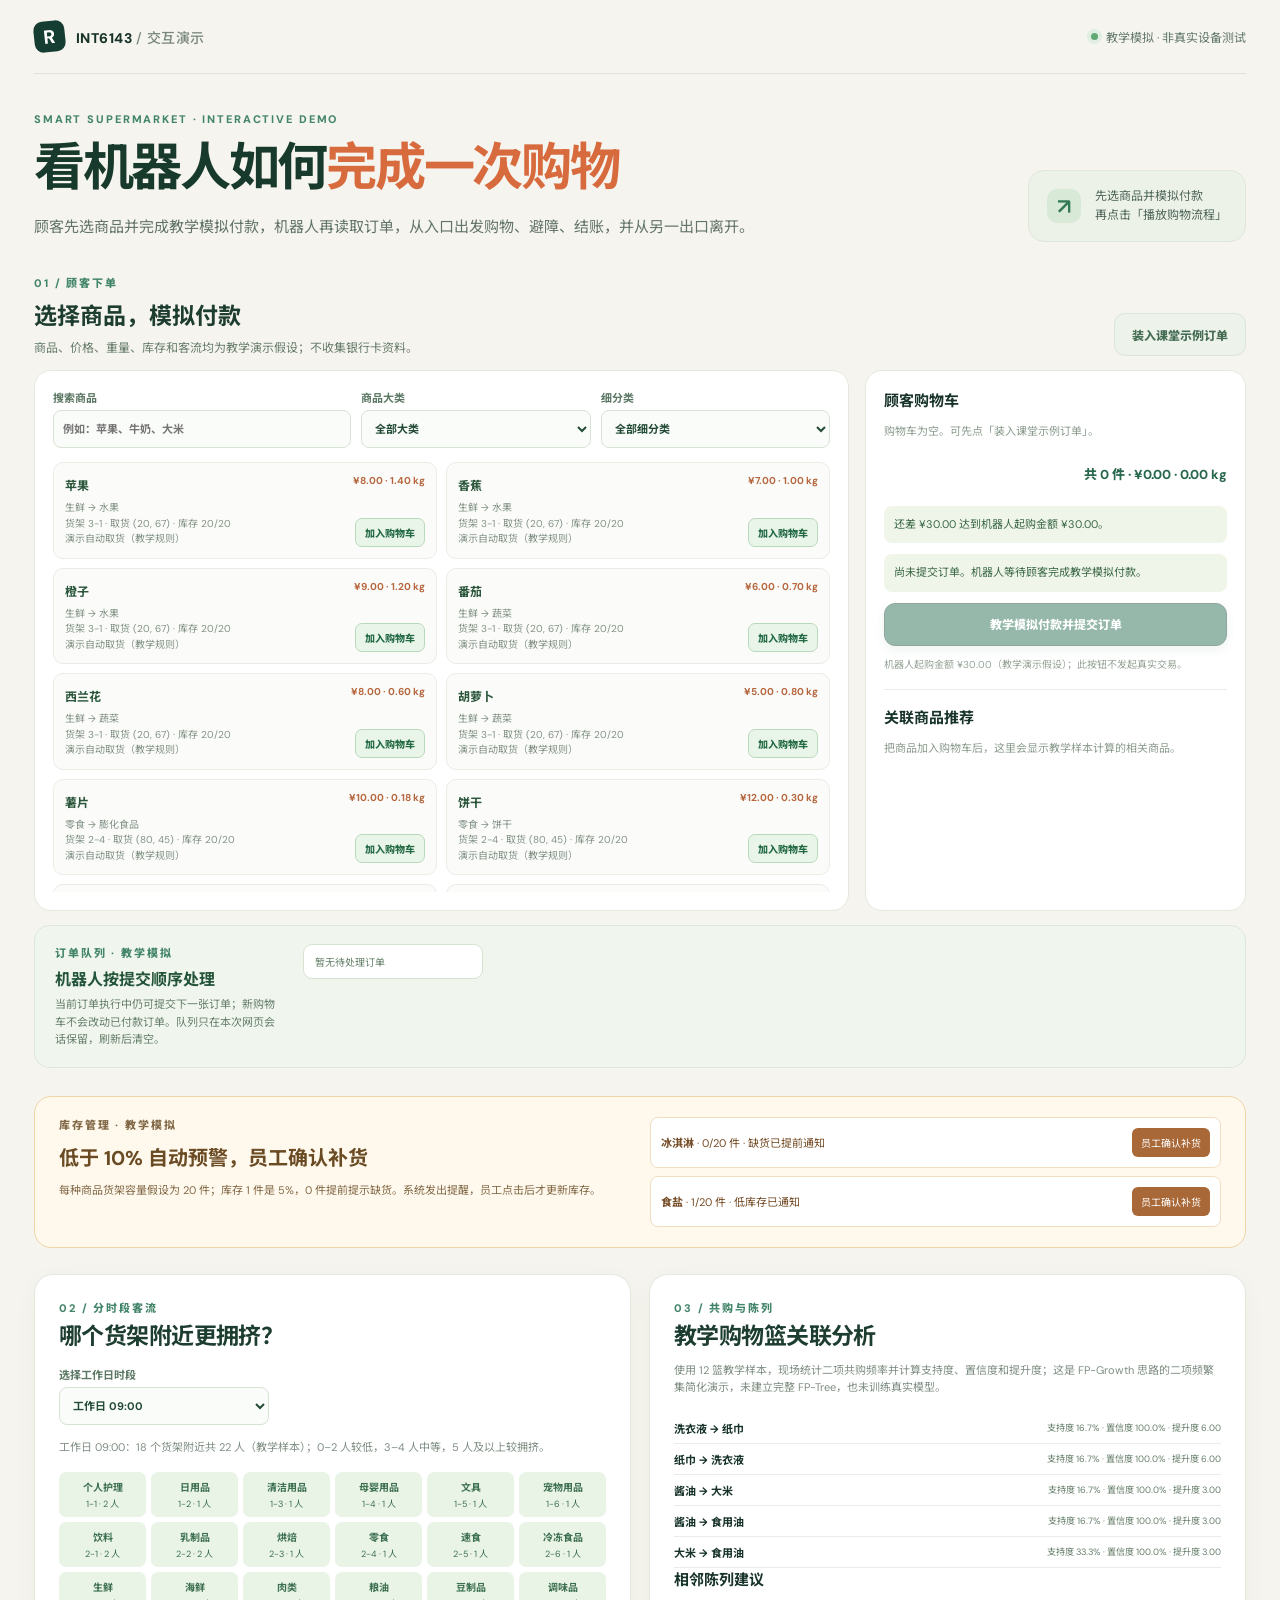
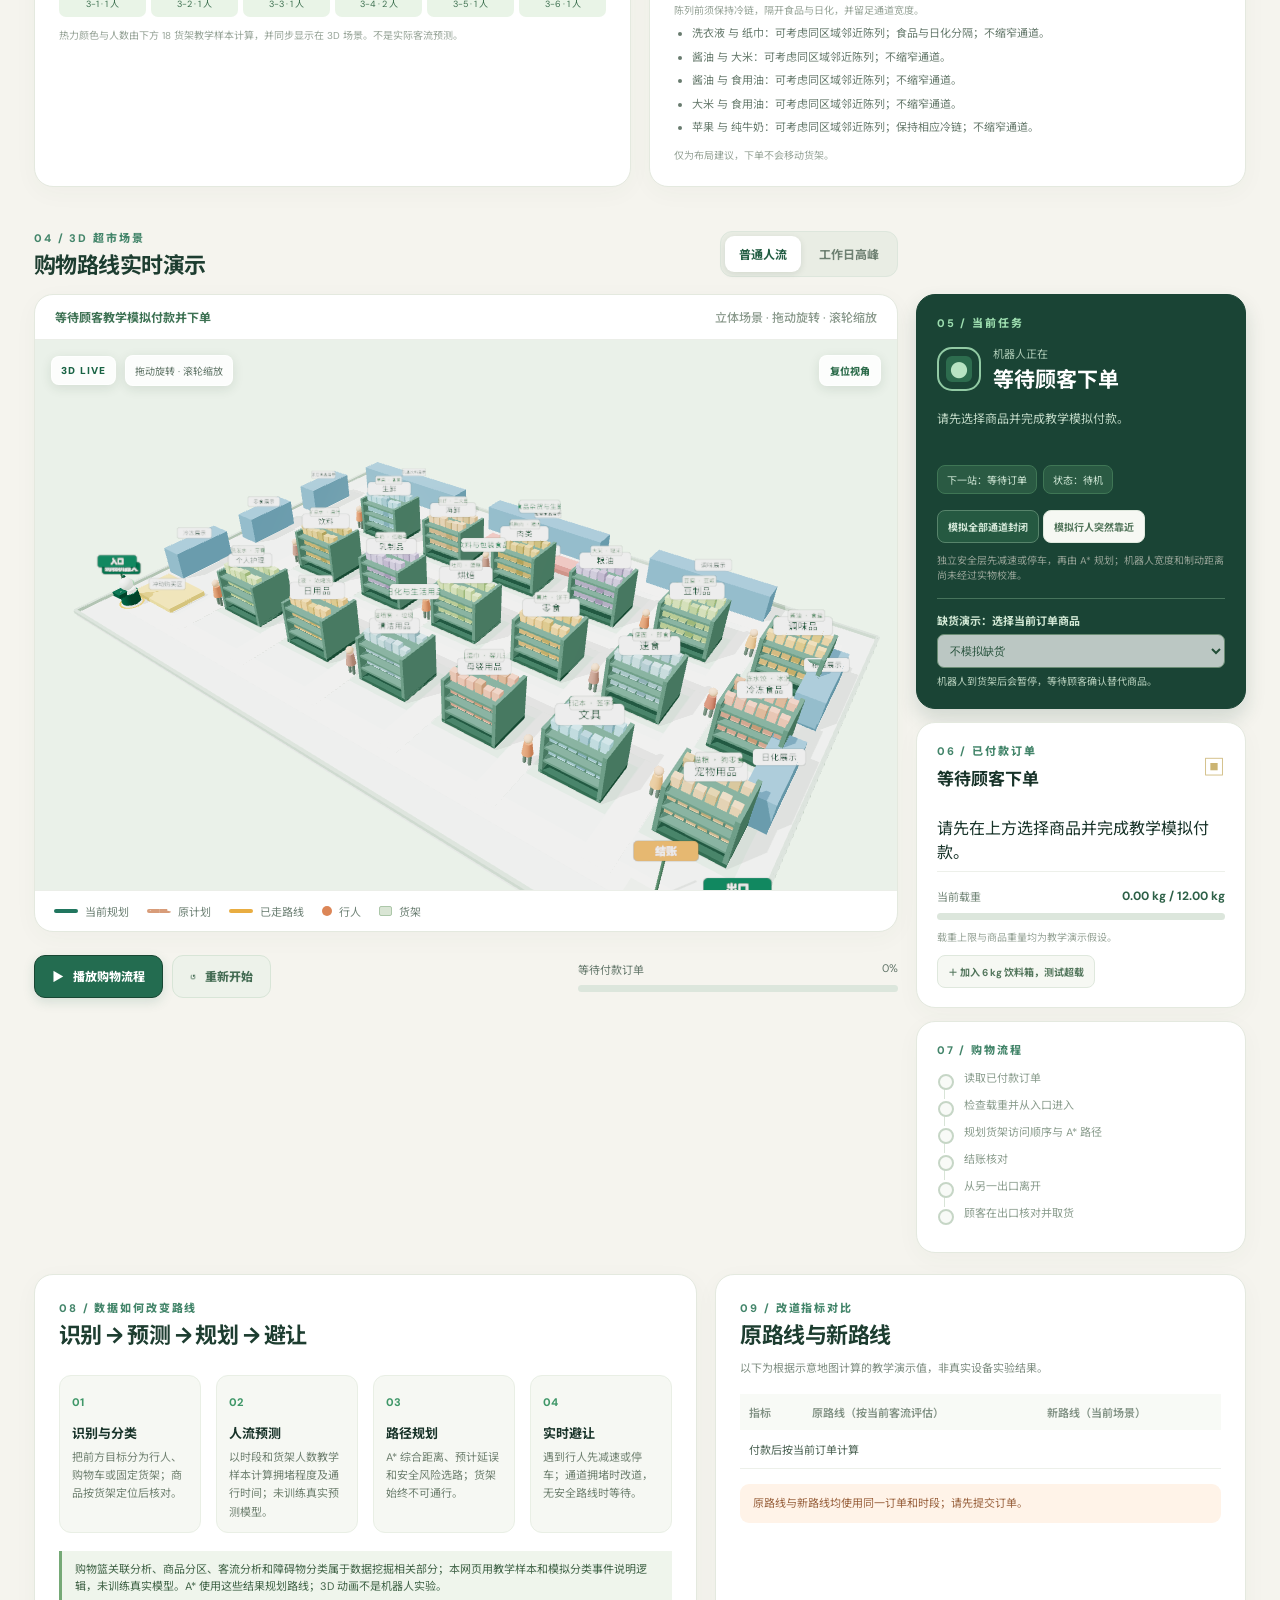
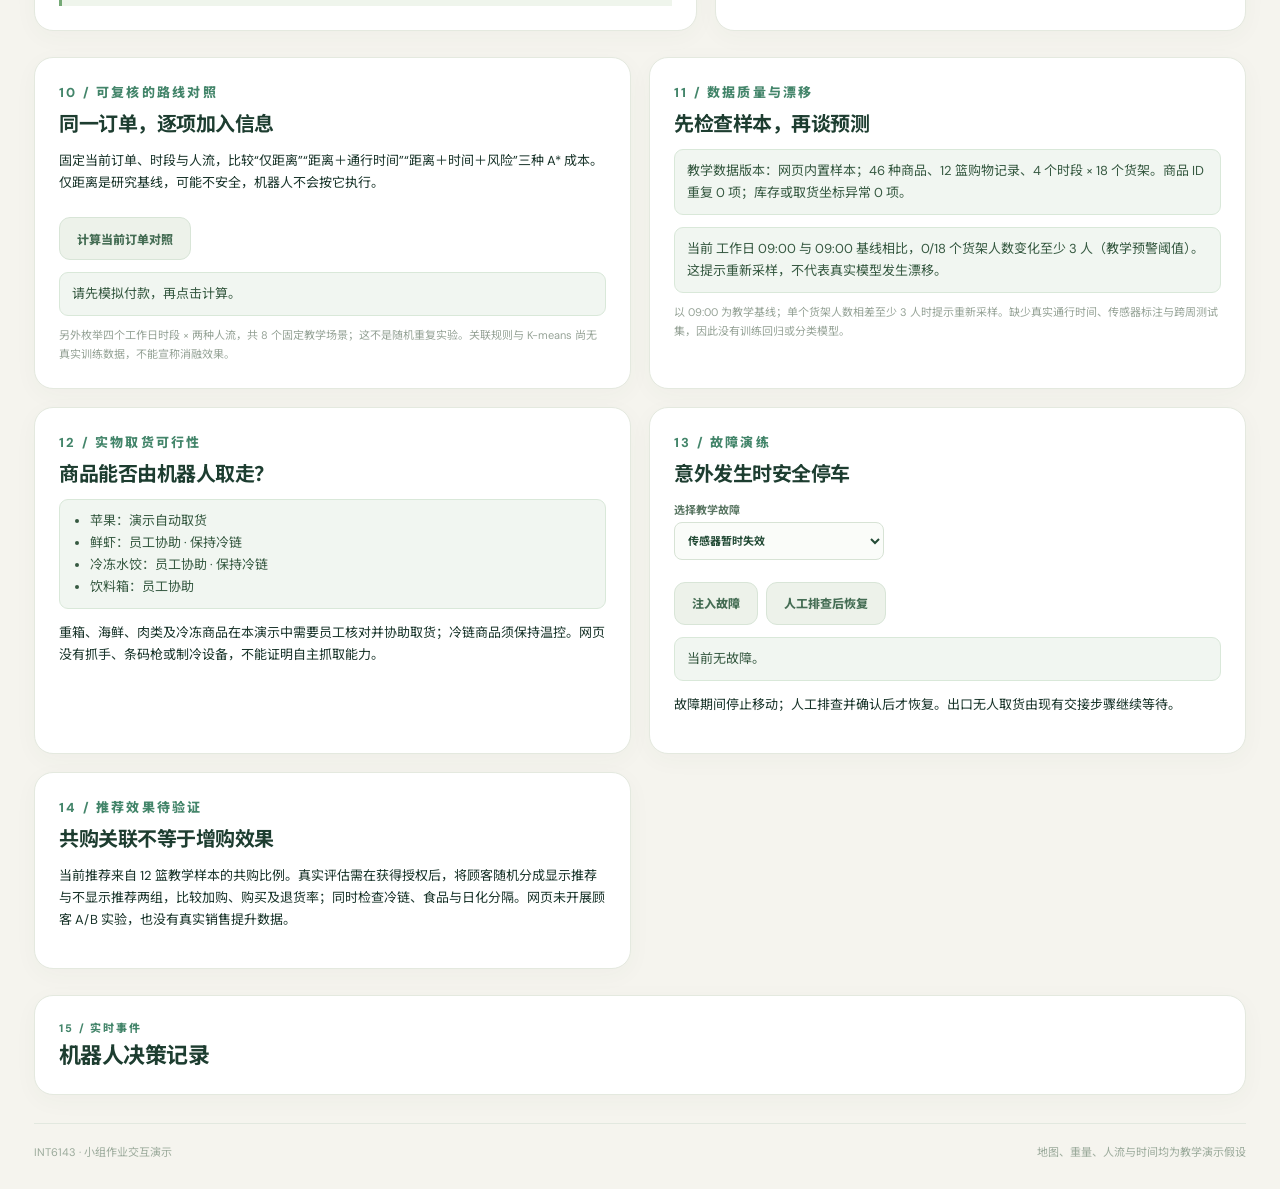
==== index.html @ 1ba247e8 "Publish INT6143 supermarket robot demo" ====
<!doctype html>
<html lang="zh-CN">
  <head>
    <meta charset="utf-8" />
    <meta name="viewport" content="width=device-width, initial-scale=1" />
    <meta name="theme-color" content="#f5f4ee" />
    <meta name="description" content="INT6143 超市购物机器人完整流程交互演示：识别、预测、路径规划、避让、取货与结账。" />
    <title>超市机器人购物流程 · INT6143</title>
    <link rel="stylesheet" href="./style.css" />
    <script type="importmap">{"imports":{"three":"./vendor/three.module.js","three/addons/controls/OrbitControls.js":"./vendor/OrbitControls.js"}}</script>
    <script type="module" src="./app.js"></script>
  </head>
  <body>
    <div class="app-shell">
      <header class="masthead">
        <div class="brand"><span class="brand-mark" aria-hidden="true">R</span><span>INT6143 <span class="brand-light">/ 交互演示</span></span></div>
        <div class="masthead-right"><span class="status-dot"></span>教学模拟 · 非真实设备测试</div>
      </header>

      <main>
        <section class="intro" aria-labelledby="page-title">
          <div>
            <p class="eyebrow">SMART SUPERMARKET · INTERACTIVE DEMO</p>
            <h1 id="page-title">看机器人如何<span>完成一次购物</span></h1>
            <p class="intro-copy">顾客先选商品并完成教学模拟付款，机器人再读取订单，从入口出发购物、避障、结账，并从另一出口离开。</p>
          </div>
          <div class="intro-note"><span class="intro-note-icon">↗</span><span>先选商品并模拟付款<br />再点击「播放购物流程」</span></div>
        </section>

        <section class="order-section" aria-labelledby="order-title">
          <div class="order-head"><div><p class="section-kicker">01 / 顾客下单</p><h2 id="order-title">选择商品，模拟付款</h2><p>商品、价格、重量、库存和客流均为教学演示假设；不收集银行卡资料。</p></div><button id="demoOrderBtn" class="secondary-btn" type="button">装入课堂示例订单</button></div>
          <div class="order-grid"><div class="order-panel"><div class="catalog-filters"><label>搜索商品<input id="productSearch" type="search" placeholder="例如：苹果、牛奶、大米" /></label><label>商品大类<select id="categoryFilter"></select></label><label>细分类<select id="subcategoryFilter"></select></label></div><div id="catalogue" class="catalogue"></div></div>
          <div class="order-panel cart-panel"><h3>顾客购物车</h3><div id="cartList"></div><div id="cartSummary" class="cart-summary"></div><p id="minimumNotice" class="order-message" role="status"></p><p id="orderMessage" class="order-message" role="status">尚未提交订单。机器人等待顾客完成教学模拟付款。</p><button id="submitOrderBtn" type="button" class="primary-btn order-submit">教学模拟付款并提交订单</button><p class="assumption">机器人起购金额 ¥30.00（教学演示假设）；此按钮不发起真实交易。</p><div class="recommend-box"><h3>关联商品推荐</h3><div id="recommendations"></div></div></div></div>
          <div class="queue-panel"><div><p class="section-kicker">订单队列 · 教学模拟</p><h3>机器人按提交顺序处理</h3><p>当前订单执行中仍可提交下一张订单；新购物车不会改动已付款订单。队列只在本次网页会话保留，刷新后清空。</p></div><ol id="orderQueue" aria-live="polite"></ol></div>
        </section>

        <section class="inventory-panel" aria-label="库存预警与人工补货"><div><p class="section-kicker">库存管理 · 教学模拟</p><h2>低于 10% 自动预警，员工确认补货</h2><p>每种商品货架容量假设为 20 件；库存 1 件是 5%，0 件提前提示缺货。系统发出提醒，员工点击后才更新库存。</p></div><div id="inventoryAlerts" class="inventory-alerts" aria-live="polite"></div></section>

        <section class="analytics-grid" aria-label="教学数据分析"><div class="info-card"><p class="section-kicker">02 / 分时段客流</p><h2>哪个货架附近更拥挤？</h2><label class="time-select">选择工作日时段 <select id="timeSlot"></select></label><p id="crowdSummary" class="card-subcopy"></p><div id="crowdTable" class="crowd-table"></div><p class="assumption">热力颜色与人数由下方 18 货架教学样本计算，并同步显示在 3D 场景。不是实际客流预测。</p></div><div class="info-card"><p class="section-kicker">03 / 共购与陈列</p><h2>教学购物篮关联分析</h2><p id="miningMethod" class="card-subcopy"></p><div id="ruleTable" class="rule-table"></div><h3>相邻陈列建议</h3><div id="shelfSuggestions"></div></div></section>

        <section class="workspace" aria-label="机器人购物演示">
          <div class="map-column">
            <div class="panel-head">
              <div><p class="section-kicker">04 / 3D 超市场景</p><h2>购物路线实时演示</h2></div>
              <div class="scenario-switch" role="group" aria-label="人流场景">
                <button id="normalBtn" type="button" class="scenario-btn" aria-pressed="true">普通人流</button>
                <button id="peakBtn" type="button" class="scenario-btn" aria-pressed="false">工作日高峰</button>
              </div>
            </div>

            <div class="map-card">
              <div class="map-topline"><span id="mapSituation">通道畅通，按最短安全路线行驶</span><span class="map-scale">立体场景 · 拖动旋转 · 滚轮缩放</span></div>
              <div class="map-frame">
                <div id="scene3d" class="scene-3d" role="img" aria-label="可旋转的三维超市，显示货架、行人、机器人与购物路线"></div>
                <div class="scene-controls"><span class="scene-badge">3D LIVE</span><span class="scene-hint">拖动旋转 · 滚轮缩放</span><button id="cameraResetBtn" type="button" aria-label="复位三维视角">复位视角</button></div>
                <svg id="storeMap" class="fallback-map" viewBox="-28 -22 1456 944" role="img" aria-label="超市货架与机器人购物路径地图" preserveAspectRatio="xMidYMid meet" aria-hidden="true">
                  <defs>
                    <pattern id="floorGrid" width="20" height="20" patternUnits="userSpaceOnUse"><path d="M 20 0 L 0 0 0 20" fill="none" stroke="#e9ede9" stroke-width="1" /></pattern>
                    <filter id="robotShadow" x="-100%" y="-100%" width="300%" height="300%"><feDropShadow dx="0" dy="3" stdDeviation="5" flood-color="#163248" flood-opacity=".25" /></filter>
                  </defs>
                  <rect x="0" y="0" width="1400" height="900" rx="18" class="store-floor" />
                  <rect x="0" y="0" width="1400" height="900" rx="18" fill="url(#floorGrid)" />
                  <g id="aisles"></g>
                  <g id="fixtures"></g>
                  <g id="shelves"></g>
                  <g id="comparisonRoute"></g>
                  <g id="plannedRoute"></g>
                  <g id="traveledRoute"></g>
                  <g id="crowd"></g>
                  <g id="destinations"></g>
                  <g id="robotLayer"></g>
                </svg>
              </div>
              <div class="map-legend" aria-label="地图图例">
                <span><i class="legend-line planned"></i>当前规划</span>
                <span><i class="legend-line original"></i>原计划</span>
                <span><i class="legend-line traveled"></i>已走路线</span>
                <span><i class="legend-dot person"></i>行人</span>
                <span><i class="legend-square"></i>货架</span>
              </div>
            </div>

            <div class="control-bar">
              <div class="control-buttons">
                <button id="playBtn" class="primary-btn" type="button"><span aria-hidden="true">▶</span><span id="playLabel">播放购物流程</span></button>
                <button id="resetBtn" class="secondary-btn" type="button"><span aria-hidden="true">↺</span>重新开始</button>
              </div>
              <div class="control-progress"><div class="progress-caption"><span id="progressText">准备出发</span><span id="progressPercent">0%</span></div><div class="progress-track"><div id="progressFill"></div></div></div>
            </div>
          </div>

          <aside class="sidebar" aria-label="购物进度与状态">
            <div class="side-card current-card">
              <p class="section-kicker">05 / 当前任务</p>
              <div class="current-heading"><span class="robot-icon">●</span><div><p class="small-label">机器人正在</p><h2 id="currentAction">等待出发</h2></div></div>
              <p id="currentDetail" class="current-detail">请先在上方选择商品并完成教学模拟付款。</p>
              <div class="status-pills"><span id="nextTarget">下一站：等待订单</span><span id="motionStatus">状态：待机</span></div>
              <button id="safetyTestBtn" class="side-test-btn" type="button" aria-pressed="false">模拟全部通道封闭</button>
              <button id="suddenPersonBtn" class="side-test-btn light" type="button" aria-pressed="false">模拟行人突然靠近</button>
              <p class="assumption">独立安全层先减速或停车，再由 A* 规划；机器人宽度和制动距离尚未经过实物校准。</p>
              <div class="stockout-control"><label for="stockoutSelect">缺货演示：选择当前订单商品</label><select id="stockoutSelect"><option value="">不模拟缺货</option></select><p>机器人到货架后会暂停，等待顾客确认替代商品。</p></div>
              <div id="stockoutPanel" class="decision-panel" hidden><h3>缺货，请顾客确认</h3><p id="stockoutDetail"></p><div><button id="acceptSubBtn" type="button">同意替代</button><button id="skipSubBtn" type="button">不替代，跳过</button></div></div>
              <div id="assistPanel" class="decision-panel" hidden><h3>需员工协助取货</h3><p id="assistDetail"></p><button id="confirmAssistBtn" type="button">员工已核对商品并协助取货</button></div>
              <div id="handoffPanel" class="decision-panel" hidden><h3>出口取货交接</h3><p id="handoffDetail"></p><button id="handoffBtn" type="button">确认顾客已在出口取货</button></div>
            </div>

            <div class="side-card">
              <div class="card-title-row"><div><p class="section-kicker">06 / 已付款订单</p><h3 id="orderListHeading">等待顾客下单</h3></div><span class="basket-glyph" aria-hidden="true">▣</span></div>
              <ul class="shopping-list" id="shoppingList"></ul>
              <div class="load-label"><span>当前载重</span><strong id="loadText">0.0 / 12.0 kg</strong></div>
              <div class="load-track"><div id="loadFill"></div></div>
              <p class="assumption">载重上限与商品重量均为教学演示假设。</p>
              <button id="overloadBtn" class="side-test-btn light" type="button" aria-pressed="false">＋ 加入 6 kg 饮料箱，测试超载</button>
              <p id="capacityWarning" class="capacity-warning" hidden>订单超过 12 kg，机器人无法出发。可取消当前待执行订单并重新下单。</p>
            </div>

            <div class="side-card timeline-card"><p class="section-kicker">07 / 购物流程</p><ol id="timeline" class="timeline"></ol></div>
          </aside>
        </section>

        <section class="lower-grid" aria-label="方法与对比">
          <div class="info-card explanation-card">
            <p class="section-kicker">08 / 数据如何改变路线</p><h2>识别 → 预测 → 规划 → 避让</h2>
            <div class="logic-steps">
              <div><span class="logic-number">01</span><h3>识别与分类</h3><p>把前方目标分为行人、购物车或固定货架；商品按货架定位后核对。</p></div>
              <div><span class="logic-number">02</span><h3>人流预测</h3><p>以时段和货架人数教学样本计算拥堵程度及通行时间；未训练真实预测模型。</p></div>
              <div><span class="logic-number">03</span><h3>路径规划</h3><p>A* 综合距离、预计延误和安全风险选路；货架始终不可通行。</p></div>
              <div><span class="logic-number">04</span><h3>实时避让</h3><p>遇到行人先减速或停车；通道拥堵时改道，无安全路线时等待。</p></div>
            </div>
            <p class="concept-note">购物篮关联分析、商品分区、客流分析和障碍物分类属于数据挖掘相关部分；本网页用教学样本和模拟分类事件说明逻辑，未训练真实模型。A* 使用这些结果规划路线；3D 动画不是机器人实验。</p>
          </div>
          <div class="info-card comparison-card">
            <p class="section-kicker">09 / 改道指标对比</p><h2>原路线与新路线</h2>
            <p class="card-subcopy">以下为根据示意地图计算的教学演示值，非真实设备实验结果。</p>
            <table><thead><tr><th>指标</th><th>原路线（按当前客流评估）</th><th>新路线（当前场景）</th></tr></thead><tbody id="comparisonBody"></tbody></table>
            <div id="comparisonInsight" class="insight">高峰时，机器人会绕开拥堵通道，优先保证行人安全。</div>
          </div>
        </section>

        <section class="expert-grid" aria-label="专业验证与运营边界">
          <div class="info-card"><p class="section-kicker">10 / 可复核的路线对照</p><h2>同一订单，逐项加入信息</h2><p>固定当前订单、时段与人流，比较“仅距离”“距离＋通行时间”“距离＋时间＋风险”三种 A* 成本。仅距离是研究基线，可能不安全，机器人不会按它执行。</p><button id="benchmarkBtn" type="button" class="secondary-btn">计算当前订单对照</button><div id="benchmarkResult" class="expert-result" role="status">请先模拟付款，再点击计算。</div><p class="assumption">另外枚举四个工作日时段 × 两种人流，共 8 个固定教学场景；这不是随机重复实验。关联规则与 K-means 尚无真实训练数据，不能宣称消融效果。</p></div>
          <div class="info-card"><p class="section-kicker">11 / 数据质量与漂移</p><h2>先检查样本，再谈预测</h2><p id="dataAudit" class="expert-result"></p><p id="driftAudit" class="expert-result"></p><p class="assumption">以 09:00 为教学基线；单个货架人数相差至少 3 人时提示重新采样。缺少真实通行时间、传感器标注与跨周测试集，因此没有训练回归或分类模型。</p></div>
          <div class="info-card"><p class="section-kicker">12 / 实物取货可行性</p><h2>商品能否由机器人取走？</h2><div id="pickupFeasibility" class="expert-result"></div><p>重箱、海鲜、肉类及冷冻商品在本演示中需要员工核对并协助取货；冷链商品须保持温控。网页没有抓手、条码枪或制冷设备，不能证明自主抓取能力。</p></div>
          <div class="info-card"><p class="section-kicker">13 / 故障演练</p><h2>意外发生时安全停车</h2><label class="time-select">选择教学故障 <select id="faultSelect"><option value="sensor">传感器暂时失效</option><option value="localization">定位丢失</option><option value="network">订单网络中断</option><option value="battery">电量不足</option><option value="wrongItem">商品核对不一致</option></select></label><div class="expert-actions"><button id="injectFaultBtn" type="button" class="secondary-btn">注入故障</button><button id="clearFaultBtn" type="button" class="secondary-btn">人工排查后恢复</button></div><p id="faultState" class="expert-result" role="status">当前无故障。</p><p>故障期间停止移动；人工排查并确认后才恢复。出口无人取货由现有交接步骤继续等待。</p></div>
          <div class="info-card"><p class="section-kicker">14 / 推荐效果待验证</p><h2>共购关联不等于增购效果</h2><p>当前推荐来自 12 篮教学样本的共购比例。真实评估需在获得授权后，将顾客随机分成显示推荐与不显示推荐两组，比较加购、购买及退货率；同时检查冷链、食品与日化分隔。网页未开展顾客 A/B 实验，也没有真实销售提升数据。</p></div>
        </section>

        <section class="event-section" aria-labelledby="event-title"><div><p class="section-kicker">15 / 实时事件</p><h2 id="event-title">机器人决策记录</h2></div><ul id="eventLog" class="event-log" aria-live="polite"></ul></section>
      </main>

      <footer><span>INT6143 · 小组作业交互演示</span><span>地图、重量、人流与时间均为教学演示假设</span></footer>
    </div>
  </body>
</html>
---- style.css ----
/* 网页外观：颜色、排版，以及电脑和手机上的布局。 */
@import url('https://fonts.googleapis.com/css2?family=DM+Sans:wght@400;500;600;700&family=Noto+Sans+SC:wght@400;500;600;700;800&display=swap');

:root{font-family:"DM Sans","Noto Sans SC",sans-serif;color:#183329;background:#f5f4ee;font-synthesis:none}*{box-sizing:border-box}body{margin:0}button{font:inherit;cursor:pointer}button:focus-visible{outline:3px solid #faad48;outline-offset:3px}.app-shell{max-width:1480px;margin:auto;padding:0 34px}.masthead{height:74px;display:flex;align-items:center;justify-content:space-between;border-bottom:1px solid #dfe5dc}.brand{display:flex;align-items:center;gap:11px;font-size:14px;font-weight:800;letter-spacing:.035em}.brand-mark{width:31px;height:31px;border-radius:9px;background:#153d31;color:#fff;display:grid;place-items:center;font-size:19px;transform:rotate(-6deg)}.brand-light{font-weight:500;color:#78877b}.masthead-right{font-size:12px;color:#63786c;display:flex;align-items:center;gap:8px}.status-dot{width:7px;height:7px;background:#62a875;border-radius:50%;box-shadow:0 0 0 4px #e0eee2}.intro{display:flex;align-items:end;justify-content:space-between;gap:30px;padding:38px 0 32px}.eyebrow,.section-kicker{margin:0;color:#43856a;font-size:11px;font-weight:800;letter-spacing:.17em}.eyebrow{margin-bottom:12px}.intro h1{margin:0;color:#173a2c;font-size:clamp(35px,4vw,55px);line-height:1.18;letter-spacing:-.045em}.intro h1 span{color:#d76b3e}.intro-copy{margin:16px 0 0;max-width:740px;color:#627369;line-height:1.85;font-size:15px}.intro-note{display:flex;align-items:center;gap:14px;min-width:216px;padding:16px 18px;border:1px solid #dfe7da;background:#edf2e9;border-radius:16px;color:#4f6658;line-height:1.6;font-size:12px}.intro-note-icon{width:34px;height:34px;display:grid;place-items:center;border-radius:10px;background:#d9e9d8;color:#327956;font-size:22px;font-weight:600}.workspace{display:grid;grid-template-columns:minmax(0,1.7fr) minmax(305px,.65fr);gap:18px}.map-column,.sidebar{min-width:0}.panel-head{min-height:79px;display:flex;align-items:center;justify-content:space-between;gap:14px}.panel-head h2,.info-card h2,.event-section h2{margin:7px 0 0;font-size:22px;line-height:1.3;color:#1d3d30;letter-spacing:-.025em}.scenario-switch{display:flex;gap:4px;padding:4px;border-radius:12px;background:#e9ede4;border:1px solid #dde6dc}.scenario-btn{border:0;background:transparent;color:#6e8072;border-radius:9px;padding:9px 14px;font-size:12px;font-weight:700;white-space:nowrap}.scenario-btn[aria-pressed="true"]{background:#fff;color:#225d43;box-shadow:0 2px 7px #12291d1a}.map-card,.side-card,.info-card,.event-section{background:#fff;border:1px solid #e4e9df;border-radius:19px;box-shadow:0 6px 24px #344b3a09}.map-card{overflow:hidden}.map-topline{display:flex;justify-content:space-between;gap:12px;padding:13px 20px;color:#3e7254;font-size:12px;font-weight:700;border-bottom:1px solid #ebeee8}.map-scale{color:#8b9a8d;font-weight:500}.map-frame{padding:17px 18px 10px;background:#fafbf8}.map-frame svg{display:block;width:100%;height:auto;max-height:610px}.store-floor{fill:#edf2ed;stroke:#d5e1d6;stroke-width:2}.aisle-line{stroke:#d4ded4;stroke-width:58;stroke-linecap:round;opacity:.55}.shelf-rect{fill:#d9e5d4;stroke:#acc7a9;stroke-width:2}.shelf-shadow{fill:#bdd2b7;opacity:.55}.shelf-caption{fill:#355d43;font-size:17px;font-weight:800;letter-spacing:.04em;text-anchor:middle}.shelf-code{fill:#729077;font-size:11px;font-weight:700;text-anchor:middle}.shelf-icon{fill:#79a57f;font-size:25px;text-anchor:middle}.crowd-person{fill:#dc8657;stroke:#fff;stroke-width:4}.crowd-cart{fill:#ca8a6d;stroke:#fff;stroke-width:3}.crowd-halo{fill:#e9a980;opacity:.19}.crowd-zone{fill:#e99a6b;opacity:.2;stroke:#db7b4d;stroke-width:2;stroke-dasharray:8 7}.planned-path{fill:none;stroke:#21765f;stroke-width:10;stroke-linecap:round;stroke-linejoin:round}.comparison-path{fill:none;stroke:#d89c79;stroke-width:7;stroke-dasharray:13 11;stroke-linecap:round;stroke-linejoin:round;opacity:.86}.traveled-path{fill:none;stroke:#e9ad41;stroke-width:11;stroke-linecap:round;stroke-linejoin:round}.route-point{fill:#fff;stroke:#1a7559;stroke-width:4}.destination-circle{fill:#fff;stroke:#2c7a59;stroke-width:4}.destination-done{fill:#2f8b65;stroke:#fff}.destination-label{fill:#2c553d;font-size:12px;font-weight:800;text-anchor:middle}.destination-caption{fill:#718779;font-size:10px;text-anchor:middle}.robot-ring{fill:#dcece2;opacity:.85}.robot-body{fill:#163f32;stroke:#fff;stroke-width:5;filter:url(#robotShadow)}.robot-eye{fill:#fff}.robot-arrow{fill:#a8edba}.gate{fill:#183d31;stroke:#fff;stroke-width:2}.gate-label{fill:#fff;font-size:11px;font-weight:800;text-anchor:middle}.map-legend{display:flex;align-items:center;flex-wrap:wrap;gap:18px;padding:12px 19px;border-top:1px solid #ebeee8;color:#6e8175;font-size:11px}.map-legend span{display:inline-flex;align-items:center;gap:7px}.legend-line{display:inline-block;width:24px;border-top:4px solid;border-radius:10px}.legend-line.planned{border-color:#21765f}.legend-line.original{border-color:#d89c79;border-top-style:dashed}.legend-line.traveled{border-color:#e9ad41}.legend-dot{width:10px;height:10px;border-radius:50%}.legend-dot.person{background:#dc8657}.legend-square{width:13px;height:10px;background:#d9e5d4;border:1px solid #acc7a9;border-radius:2px}.control-bar{min-height:89px;display:flex;align-items:center;justify-content:space-between;gap:24px}.control-buttons{display:flex;gap:9px;flex-shrink:0}.primary-btn,.secondary-btn{height:43px;border-radius:11px;padding:0 17px;display:inline-flex;align-items:center;justify-content:center;gap:9px;font-size:12px;font-weight:800}.primary-btn{border:1px solid #184733;color:white;background:#236c50;box-shadow:0 4px 12px #1b674826}.primary-btn:hover{background:#174c38}.secondary-btn{color:#456d54;background:#edf2ea;border:1px solid #d8e5d7}.secondary-btn:hover{background:#e2ebdf}.control-progress{flex:1;min-width:100px;max-width:320px}.progress-caption{display:flex;justify-content:space-between;color:#64776b;font-size:11px;margin-bottom:8px}.progress-track,.load-track{height:7px;background:#dce6dc;border-radius:20px;overflow:hidden}.progress-track>div,.load-track>div{height:100%;width:0;background:#d9a247;border-radius:20px;transition:width .18s}.sidebar{display:flex;flex-direction:column;gap:13px;padding-top:79px}.side-card{padding:19px 20px}.current-card{background:#1a4435;color:#fff;border-color:#1a4435;box-shadow:0 10px 20px #1b443629}.current-card .section-kicker{color:#9cddaf}.current-heading{display:flex;align-items:center;gap:12px;margin-top:15px}.robot-icon{width:44px;height:44px;border:2px solid #92caa4;background:#2d6c4e;box-shadow:inset 0 0 0 7px #1a4435;display:grid;place-items:center;border-radius:15px;color:#b8e3c3;font-size:18px}.small-label{margin:0;font-size:11px;color:#abc9b4}.current-heading h2{margin:2px 0 0;font-size:21px}.current-detail{margin:15px 0 16px;color:#c0d8c6;font-size:12px;line-height:1.7;min-height:40px}.status-pills{display:flex;flex-wrap:wrap;gap:6px}.status-pills span{display:inline-block;padding:6px 9px;border:1px solid #3f7655;border-radius:8px;background:#2a5a43;color:#d2e9d8;font-size:10px}.card-title-row{display:flex;justify-content:space-between;align-items:center}.side-card h3{font-size:17px;margin:7px 0 0}.basket-glyph{font-size:22px;color:#cbb473}.shopping-list{list-style:none;margin:17px 0 16px;padding:0}.shopping-list li{display:flex;align-items:center;gap:10px;padding:8px 0;border-bottom:1px solid #edf0ea}.item-check{width:19px;height:19px;border-radius:50%;border:1.5px solid #becdbd;display:grid;place-items:center;flex-shrink:0;color:#fff;font-size:12px}.is-bought .item-check{background:#3d926c;border-color:#3d926c}.item-name{font-size:12px;font-weight:700;flex:1}.is-bought .item-name{color:#7f9487}.item-meta{font-size:11px;color:#8ca090}.load-label{display:flex;justify-content:space-between;font-size:11px;color:#748779}.load-label strong{font-size:12px;color:#2d6047}.load-track{margin-top:9px}.load-track>div{background:#75ac7e}.assumption{font-size:10px;color:#96a397;margin:10px 0 0}.timeline-card{flex:1}.timeline{list-style:none;margin:14px 0 0;padding:0}.timeline li{position:relative;padding:0 0 11px 27px;color:#8b9d8e;font-size:11px;line-height:1.45}.timeline li:not(:last-child):before{content:"";position:absolute;left:7px;top:17px;bottom:-1px;border-left:1px solid #d8e4d7}.timeline li:after{content:"";position:absolute;top:3px;left:1px;width:12px;height:12px;border-radius:50%;background:#f8faf7;border:2px solid #c6d6c6}.timeline li.is-active{color:#1f664a;font-weight:800}.timeline li.is-active:after{background:#2e8b65;border-color:#2e8b65;box-shadow:0 0 0 4px #e3f0e5}.timeline li.is-done{color:#466d53}.timeline li.is-done:after{background:#81b68b;border-color:#81b68b}.lower-grid{display:grid;grid-template-columns:1.25fr 1fr;gap:18px;margin-top:21px}.info-card{padding:24px}.logic-steps{display:grid;grid-template-columns:repeat(4,1fr);gap:15px;margin-top:25px}.logic-steps>div{padding:14px 12px 11px;border-radius:12px;background:#f6f8f3;border:1px solid #e9efe5}.logic-number{font-size:11px;font-weight:800;color:#3f9768}.logic-steps h3{margin:12px 0 6px;font-size:13px}.logic-steps p{margin:0;color:#708171;font-size:11px;line-height:1.65}.concept-note{margin:18px 0 0;padding:10px 13px;background:#eff5ec;border-left:3px solid #75a976;color:#426448;font-size:11px;line-height:1.6}.card-subcopy{margin:10px 0 16px;color:#7f8e82;font-size:11px;line-height:1.6}.comparison-card table{border-collapse:collapse;width:100%;font-size:11px}.comparison-card th{text-align:left;color:#829285;font-weight:600;background:#f8faf6;padding:10px 9px}.comparison-card td{padding:11px 9px;border-bottom:1px solid #edf0ea;color:#4b6253}.comparison-card td:nth-child(3){color:#b86941;font-weight:700}.insight{background:#fff3e8;color:#9a633f;border-radius:9px;padding:11px 13px;margin-top:15px;font-size:11px;line-height:1.6}.event-section{margin:20px 0 28px;padding:23px 24px;display:grid;grid-template-columns:260px 1fr;gap:24px}.event-log{list-style:none;margin:0;padding:0;display:grid;grid-template-columns:repeat(2,1fr);gap:7px 16px}.event-log li{font-size:11px;line-height:1.5;color:#64796a;display:flex;gap:10px;padding:8px 0;border-bottom:1px solid #edf0e9}.event-log li:first-child{color:#276e4c;font-weight:700}.event-time{color:#9cae9e;font-size:10px;min-width:34px}footer{display:flex;justify-content:space-between;gap:15px;border-top:1px solid #e2e8df;padding:19px 0 30px;color:#9baa9b;font-size:11px}
@media(max-width:1150px){.workspace{grid-template-columns:minmax(0,1fr) 310px}.logic-steps{grid-template-columns:repeat(2,1fr)}}
@media(max-width:900px){.app-shell{padding:0 22px}.workspace,.lower-grid{grid-template-columns:1fr}.sidebar{display:grid;grid-template-columns:1fr 1fr;padding-top:0}.timeline-card{grid-column:1/-1}.timeline{display:grid;grid-template-columns:repeat(4,1fr);gap:10px}.timeline li{padding-bottom:4px}.timeline li:before{display:none}.event-section{grid-template-columns:1fr}}
@media(max-width:640px){.app-shell{padding:0 14px}.masthead{height:61px}.masthead-right{font-size:10px}.brand{font-size:12px}.intro{padding:29px 3px 22px;display:block}.intro h1{font-size:36px}.intro-copy{font-size:13px}.intro-note{display:none}.panel-head{align-items:start;flex-direction:column;padding-bottom:12px}.panel-head h2{font-size:19px}.scenario-switch{width:100%}.scenario-btn{flex:1}.map-topline{padding:11px 13px;font-size:10px}.map-scale{display:none}.map-frame{padding:4px}.map-frame svg{min-height:310px}.map-legend{padding:9px 11px;gap:8px 11px;font-size:9px}.legend-line{width:16px}.control-bar{display:block;padding:13px 0 18px}.control-buttons{width:100%}.primary-btn{flex:1}.control-progress{max-width:none;margin-top:15px}.sidebar{display:flex}.side-card{padding:18px}.timeline{display:block}.timeline li:before{display:block}.lower-grid{margin-top:17px;gap:13px}.info-card{padding:19px}.logic-steps{gap:8px;margin-top:17px}.logic-steps>div{padding:11px}.logic-steps h3{font-size:12px}.logic-steps p{font-size:10px}.event-section{padding:18px}.event-log{grid-template-columns:1fr}footer{font-size:9px}}
@media(prefers-reduced-motion:reduce){*{scroll-behavior:auto!important;transition:none!important;animation:none!important}}
.side-test-btn{margin-top:16px;border:1px solid #57846b;background:#255941;color:#d3e7d8;border-radius:8px;padding:8px 10px;font-size:10px;font-weight:700}.side-test-btn:hover{background:#327456}.side-test-btn[aria-pressed="true"]{background:#b76749;color:#fff;border-color:#b76749}.side-test-btn.light{background:#f6f8f3;color:#53765c;border-color:#dfe8dd;margin-top:10px}.side-test-btn.light[aria-pressed="true"]{background:#fff0e8;color:#b05d3c;border-color:#e8b89e}.capacity-warning{color:#b05133;background:#fff1e9;padding:9px;border-radius:7px;font-size:10px;line-height:1.5;margin:8px 0 0}
.map-frame{position:relative;padding:0;background:#e9eee8}.scene-3d{width:100%;height:550px;overflow:hidden;background:radial-gradient(circle at 48% 38%,#f1f7f0,#dbe7de);touch-action:none}.scene-3d canvas{display:block;width:100%;height:100%}.fallback-map{display:none!important}.map-frame.is-fallback .scene-3d{display:none}.map-frame.is-fallback .fallback-map{display:block!important}.map-frame.is-fallback .scene-controls{display:none}.scene-controls{position:absolute;left:16px;right:16px;top:15px;display:flex;align-items:center;gap:9px;pointer-events:none}.scene-badge,.scene-hint,.scene-controls button{background:#ffffffd9;border:1px solid #ffffffaa;box-shadow:0 3px 12px #1a42241c;backdrop-filter:blur(8px);border-radius:8px}.scene-badge{padding:7px 9px;color:#196344;font-size:10px;font-weight:900;letter-spacing:.12em}.scene-hint{padding:7px 9px;color:#617568;font-size:10px}.scene-controls button{margin-left:auto;pointer-events:auto;color:#2d6c4b;padding:7px 10px;font-size:10px;font-weight:800}.scene-controls button:hover{background:#fff}.map-topline{position:relative;z-index:1}
@media(max-width:900px){.scene-3d{height:500px}}
@media(max-width:640px){.scene-3d{height:390px}.scene-controls{left:8px;right:8px;top:8px;gap:5px}.scene-badge,.scene-hint,.scene-controls button{padding:5px 6px;font-size:8px}.scene-hint{font-size:8px}.map-scale{display:inline;font-size:9px}}
/* 顾客下单、分时段客流与共购分析 */
.order-section{margin:0 0 28px}.order-head{display:flex;align-items:end;justify-content:space-between;gap:20px;margin-bottom:14px}.order-head h2,.analytics-grid h2{margin:7px 0;font-size:23px;color:#1d3d30}.order-head p:not(.section-kicker){margin:4px 0 0;color:#687d6d;font-size:12px}.order-grid{display:grid;grid-template-columns:minmax(0,1.5fr) minmax(320px,.7fr);gap:16px}.order-panel{background:#fff;border:1px solid #e4e9df;border-radius:17px;padding:18px;min-width:0}.catalog-filters{display:grid;grid-template-columns:1.3fr 1fr 1fr;gap:10px;margin-bottom:14px}.catalog-filters label,.time-select{display:flex;flex-direction:column;gap:5px;font-size:11px;color:#5c7865;font-weight:700}.catalog-filters input,.catalog-filters select,.time-select select{height:38px;border:1px solid #d7e3d5;background:#fafcf9;color:#234b36;border-radius:8px;padding:0 9px;font:inherit;min-width:0}.catalogue{max-height:430px;overflow:auto;display:grid;grid-template-columns:repeat(2,minmax(0,1fr));gap:9px}.product-card{display:flex;justify-content:space-between;gap:10px;border:1px solid #e7eee5;background:#fbfcfa;border-radius:10px;padding:11px;min-width:0}.product-card b,.cart-line b,.recommend-item b{font-size:12px;color:#2b563b}.product-card small,.cart-line small,.recommend-item small{display:block;color:#829184;font-size:10px;line-height:1.55;margin-top:5px}.product-buy{display:flex;flex-direction:column;align-items:end;justify-content:space-between;min-width:105px;text-align:right;gap:8px}.product-buy span{font-size:10px;color:#b6673f;font-weight:700}.product-buy button,.recommend-item button{border:1px solid #b9d9bc;background:#eaf5e9;color:#236a45;border-radius:7px;padding:6px 9px;font-size:10px;font-weight:800}.cart-panel h3,.analytics-grid h3{font-size:15px;margin:0 0 12px}.cart-line,.recommend-item{display:flex;justify-content:space-between;align-items:center;gap:8px;padding:9px 0;border-bottom:1px solid #edf1ea}.cart-line button{width:26px;height:26px;margin-left:4px;border:1px solid #d6e4d3;background:#f4f8f2;border-radius:6px;color:#2b704d;font-weight:800}.cart-summary{font-size:13px;font-weight:800;color:#28684c;text-align:right;padding:12px 0}.order-message{padding:10px;border-radius:8px;background:#eff5e9;color:#3b6846;font-size:11px;line-height:1.6}.order-submit{width:100%}.order-submit:disabled{opacity:.48;cursor:not-allowed}.recommend-box{margin-top:18px;padding-top:16px;border-top:1px solid #e7eee5}.empty-note{font-size:11px;color:#8b9b8d;line-height:1.6}.analytics-grid{display:grid;grid-template-columns:1fr 1fr;gap:18px;margin-bottom:28px}.analytics-grid .info-card{min-width:0}.time-select{max-width:210px;margin:14px 0}.crowd-table{display:grid;grid-template-columns:repeat(6,minmax(0,1fr));gap:5px}.crowd-cell{padding:7px 4px;text-align:center;border-radius:7px;min-width:0}.crowd-cell b,.crowd-cell small{display:block;white-space:nowrap;overflow:hidden;text-overflow:ellipsis}.crowd-cell b{font-size:10px}.crowd-cell small{font-size:9px;margin-top:3px}.crowd-cell.cool{background:#e9f4e7;color:#3d7050}.crowd-cell.warm{background:#fff0ce;color:#97691f}.crowd-cell.hot{background:#ffe0d3;color:#a44832}.rule-row{display:flex;justify-content:space-between;gap:8px;border-bottom:1px solid #e8eee7;padding:7px 0;font-size:11px}.rule-row small{color:#687f6c}.analytics-grid ul{margin:8px 0 0;padding-left:18px;color:#687b6e;font-size:11px;line-height:1.6}.analytics-grid li{margin-bottom:6px}
@media(max-width:1050px){.order-grid,.analytics-grid{grid-template-columns:1fr}.catalogue{max-height:360px}}
@media(max-width:640px){.order-head{align-items:start;flex-direction:column}.order-head h2,.analytics-grid h2{font-size:20px}.order-head .secondary-btn{width:100%}.order-panel{padding:13px}.catalog-filters{grid-template-columns:1fr 1fr}.catalog-filters label:first-child{grid-column:1/-1}.catalogue{grid-template-columns:1fr;max-height:365px}.crowd-table{grid-template-columns:repeat(3,minmax(0,1fr))}.rule-row{display:block}.rule-row small{display:block;margin-top:3px}.product-card{padding:10px}}
/* 排队、缺货确认与出口交接 */
.inventory-panel{display:grid;grid-template-columns:1fr 1fr;gap:20px;margin:0 0 26px;padding:20px 24px;background:#fff9ed;border:1px solid #efd4a6;border-radius:17px}.inventory-panel h2{margin:7px 0;font-size:20px;color:#6a4b23}.inventory-panel p{font-size:11px;line-height:1.6;color:#826947}.inventory-alerts{display:grid;gap:8px;align-content:center}.inventory-alert{display:flex;align-items:center;justify-content:space-between;gap:12px;padding:10px;background:#fff;border:1px solid #f0dfc3;border-radius:8px;color:#754c26;font-size:11px}.inventory-alert button{border:0;border-radius:6px;background:#a96837;color:#fff;padding:7px 9px;font-size:10px;cursor:pointer}@media(max-width:640px){.inventory-panel{grid-template-columns:1fr;padding:15px}.inventory-alert{align-items:flex-start;flex-direction:column}}
.fixture-wall{fill:#8eb3c4;stroke:#638eaa;stroke-width:2}.fixture-promo{fill:#eeaeaa;stroke:#c98682;stroke-width:2}.fixture-impulse{fill:#f5d985;stroke:#d9b557;stroke-width:2}.fixture-label{text-anchor:middle;font-size:11px;font-weight:800;fill:#315667}
.queue-panel{display:grid;grid-template-columns:230px 1fr;gap:18px;margin-top:14px;padding:18px 20px;border:1px solid #dce8da;border-radius:15px;background:#f0f6ed}.queue-panel h3{margin:6px 0;font-size:16px;color:#24543a}.queue-panel p:not(.section-kicker){margin:0;color:#667e6b;font-size:11px;line-height:1.6}.queue-panel ol{display:flex;flex-wrap:wrap;align-content:start;gap:8px;list-style:none;padding:0;margin:0}.queue-panel li{display:flex;flex-direction:column;gap:4px;min-width:180px;padding:9px 11px;border:1px solid #d6e4d1;border-radius:9px;background:#fff;font-size:10px;color:#65816a}.queue-panel li b{font-size:11px;color:#315f44}.queue-panel li button{align-self:start;border:0;background:transparent;color:#a6553d;padding:2px 0;font-size:10px;text-decoration:underline}.queue-panel .queue-done{background:#e4efe1;min-width:auto}.stockout-control{margin-top:15px;padding-top:13px;border-top:1px solid #47745c}.stockout-control label{display:block;color:#d2e8d5;font-size:11px;font-weight:700;margin-bottom:6px}.stockout-control select{width:100%;min-height:34px;padding:5px 8px;border:1px solid #8cab90;border-radius:7px;background:#fff;color:#27533a;font-size:11px}.stockout-control p{font-size:10px;color:#b8d1be;line-height:1.5;margin:6px 0 0}.decision-panel{margin-top:13px;padding:13px;border:1px solid #e9ba8d;border-radius:10px;background:#fff6ea;color:#583e2a}.decision-panel[hidden]{display:none}.decision-panel h3{margin:0 0 6px;font-size:13px;color:#8d512c}.decision-panel p{margin:0 0 10px;font-size:11px;line-height:1.6}.decision-panel>div{display:flex;flex-wrap:wrap;gap:6px}.decision-panel button{padding:7px 9px;border-radius:7px;border:1px solid #c88f66;background:#fff;color:#8a4d29;font-size:10px;font-weight:700}.decision-panel button:first-child,#handoffBtn{background:#2d7651;border-color:#2d7651;color:#fff}.decision-panel button:disabled{opacity:.45;cursor:not-allowed}
@media(max-width:900px){.queue-panel{grid-template-columns:1fr}}
@media(max-width:640px){.queue-panel{padding:14px}.queue-panel li{min-width:0;width:100%}}
.expert-grid{display:grid;grid-template-columns:repeat(2,minmax(0,1fr));gap:18px;margin:26px 0}.expert-grid .info-card{min-width:0}.expert-grid h2{font-size:20px}.expert-grid p,.expert-result{font-size:13px;line-height:1.7}.expert-grid .assumption{font-size:11px}.expert-grid button{margin-top:10px}.expert-result{margin:12px 0 0;padding:10px 12px;background:#f1f6f1;border:1px solid #d9e8d9;border-radius:9px;color:#365941;overflow-x:auto}.expert-result table{width:100%;border-collapse:collapse;font-size:12px}.expert-result th,.expert-result td{padding:6px 8px;border-bottom:1px solid #d6e3d8;text-align:left;white-space:nowrap}.expert-result ul{margin:0;padding-left:18px}.expert-actions{display:flex;flex-wrap:wrap;gap:8px}.expert-actions button{margin-top:8px}.side-card #suddenPersonBtn{margin-top:8px}.side-card .assumption{line-height:1.5}@media(max-width:760px){.expert-grid{grid-template-columns:1fr}.expert-grid .info-card{padding:18px}.expert-result{font-size:12px}}
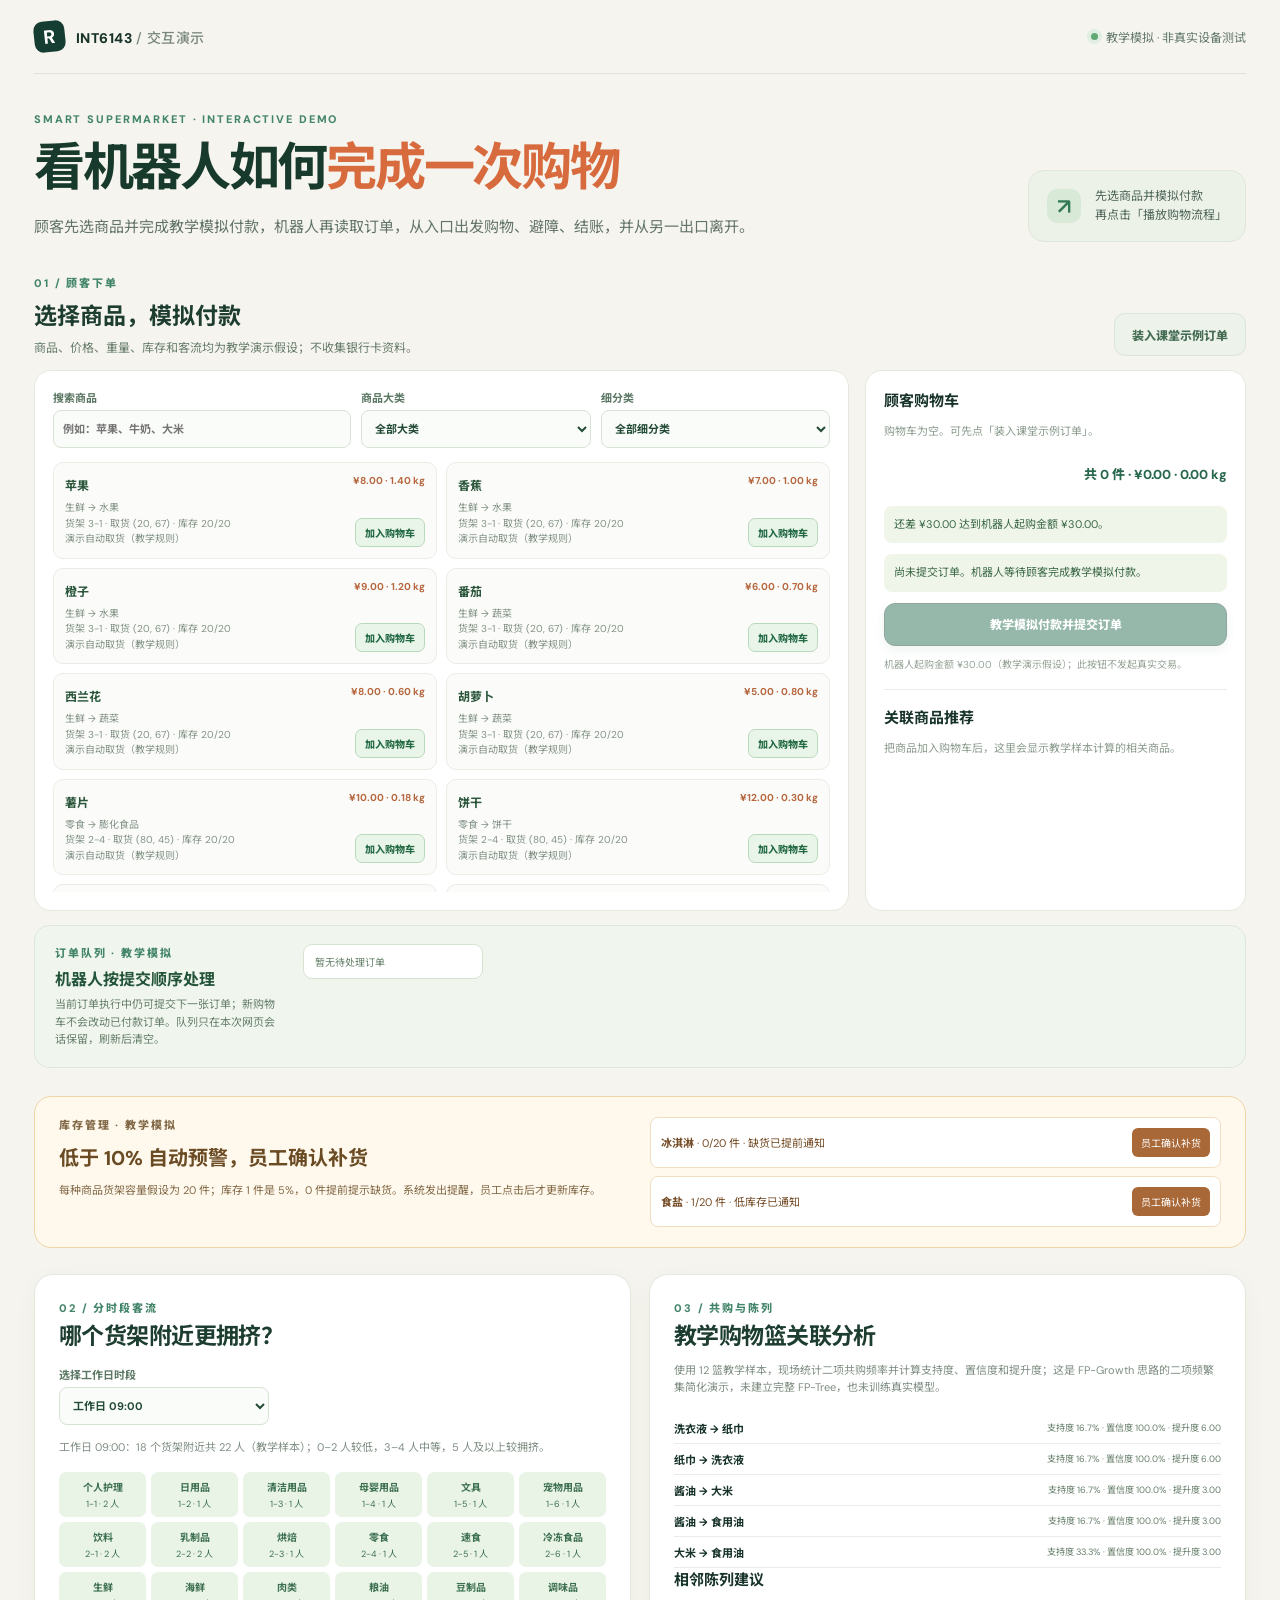
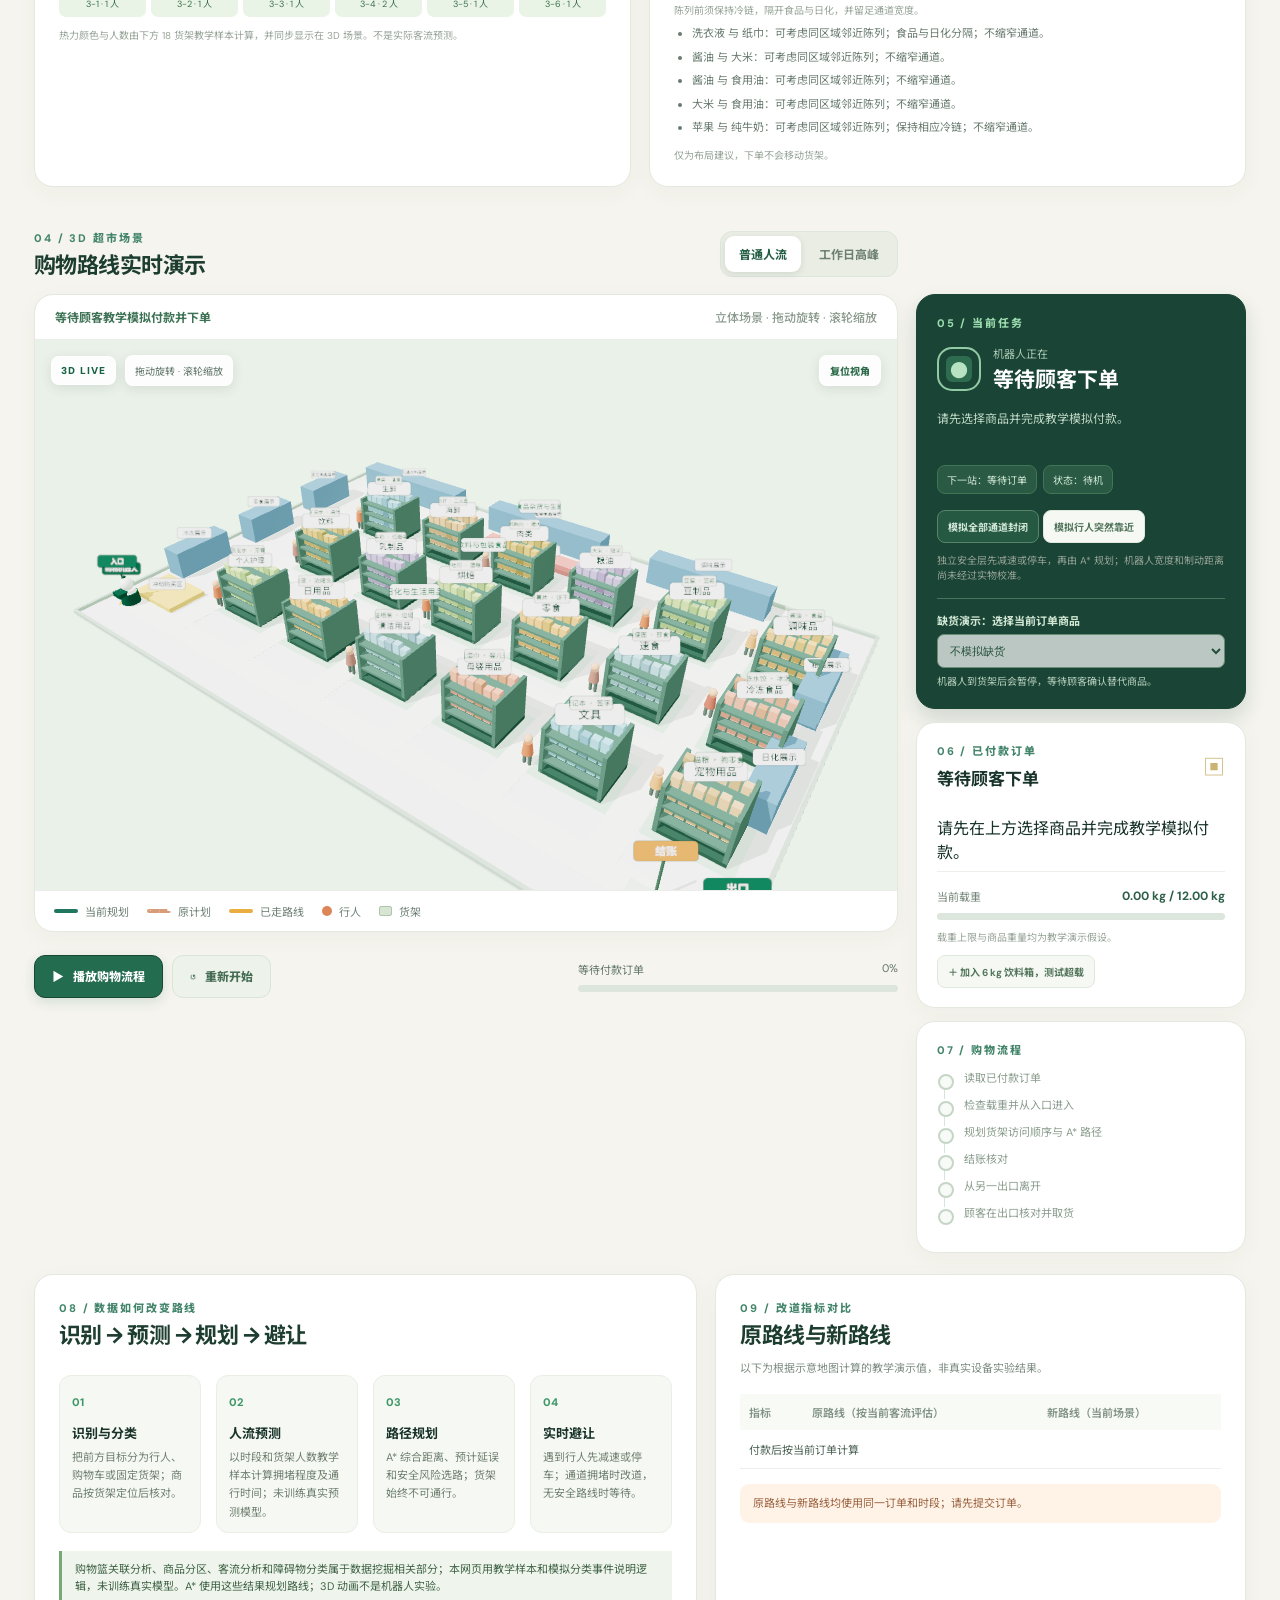
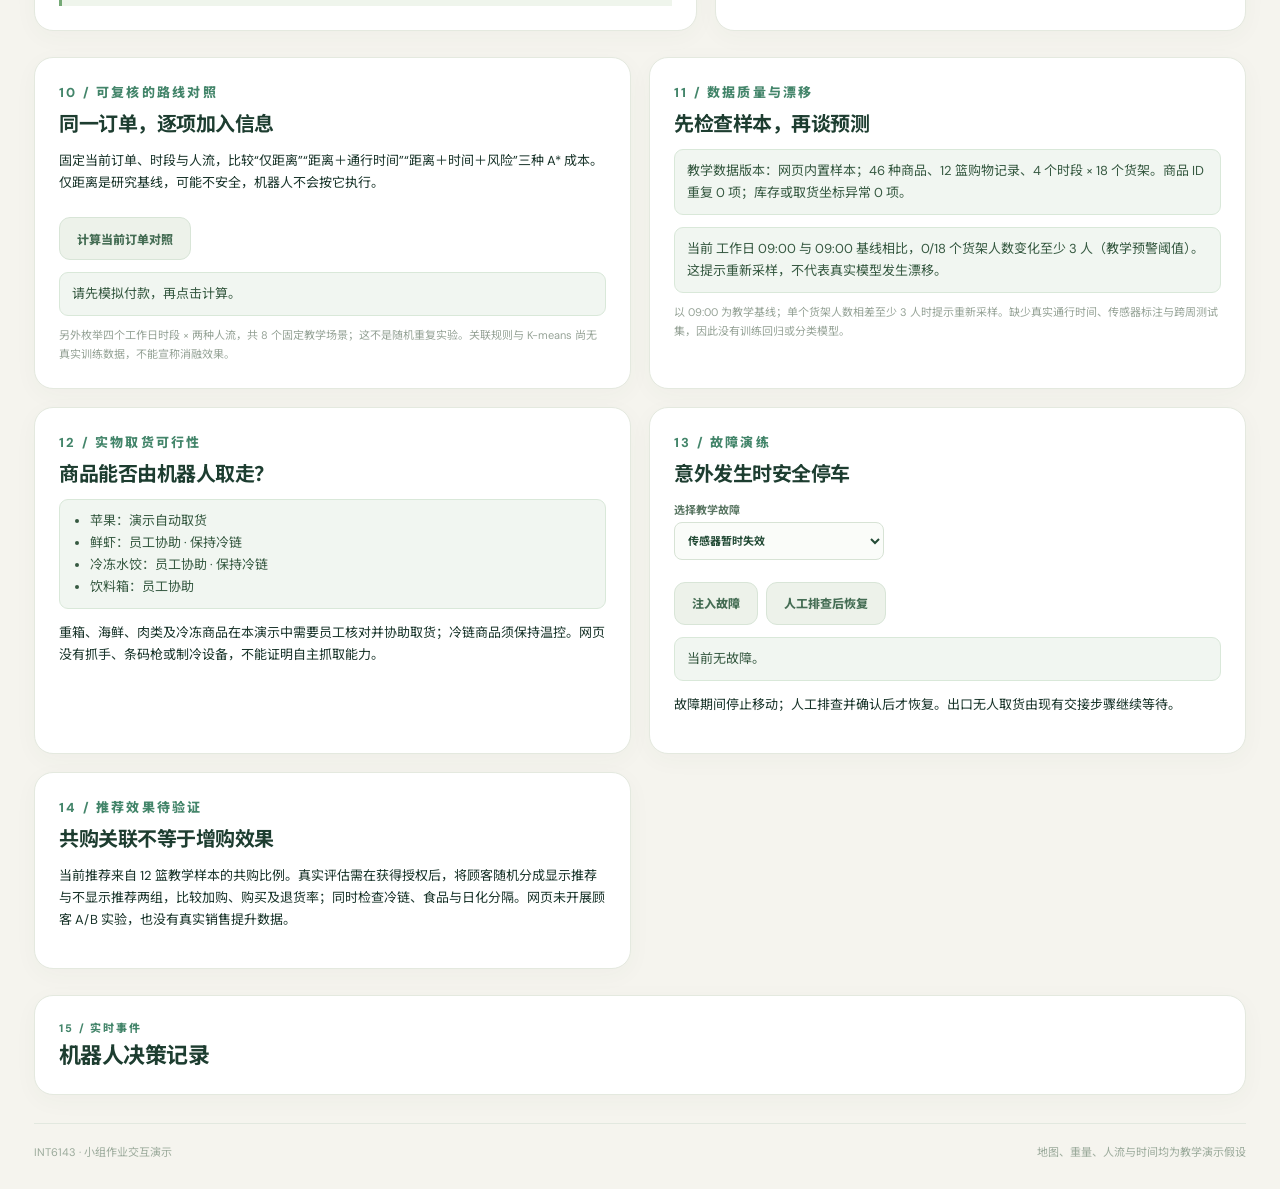
==== commit 09978433: "Expire public demo after 2026-12-31" ====
--- a/index.html
+++ b/index.html
@@ -2,6 +2,12 @@
 <html lang="zh-CN">
   <head>
     <meta charset="utf-8" />
+    <script>
+      // 教学演示展示至北京时间 2026-12-31 23:59:59。
+      if (Date.now() >= Date.parse('2026-12-31T16:00:00Z')) {
+        window.location.replace('./expired.html');
+      }
+    </script>
     <meta name="viewport" content="width=device-width, initial-scale=1" />
     <meta name="theme-color" content="#f5f4ee" />
     <meta name="description" content="INT6143 超市购物机器人完整流程交互演示：识别、预测、路径规划、避让、取货与结账。" />
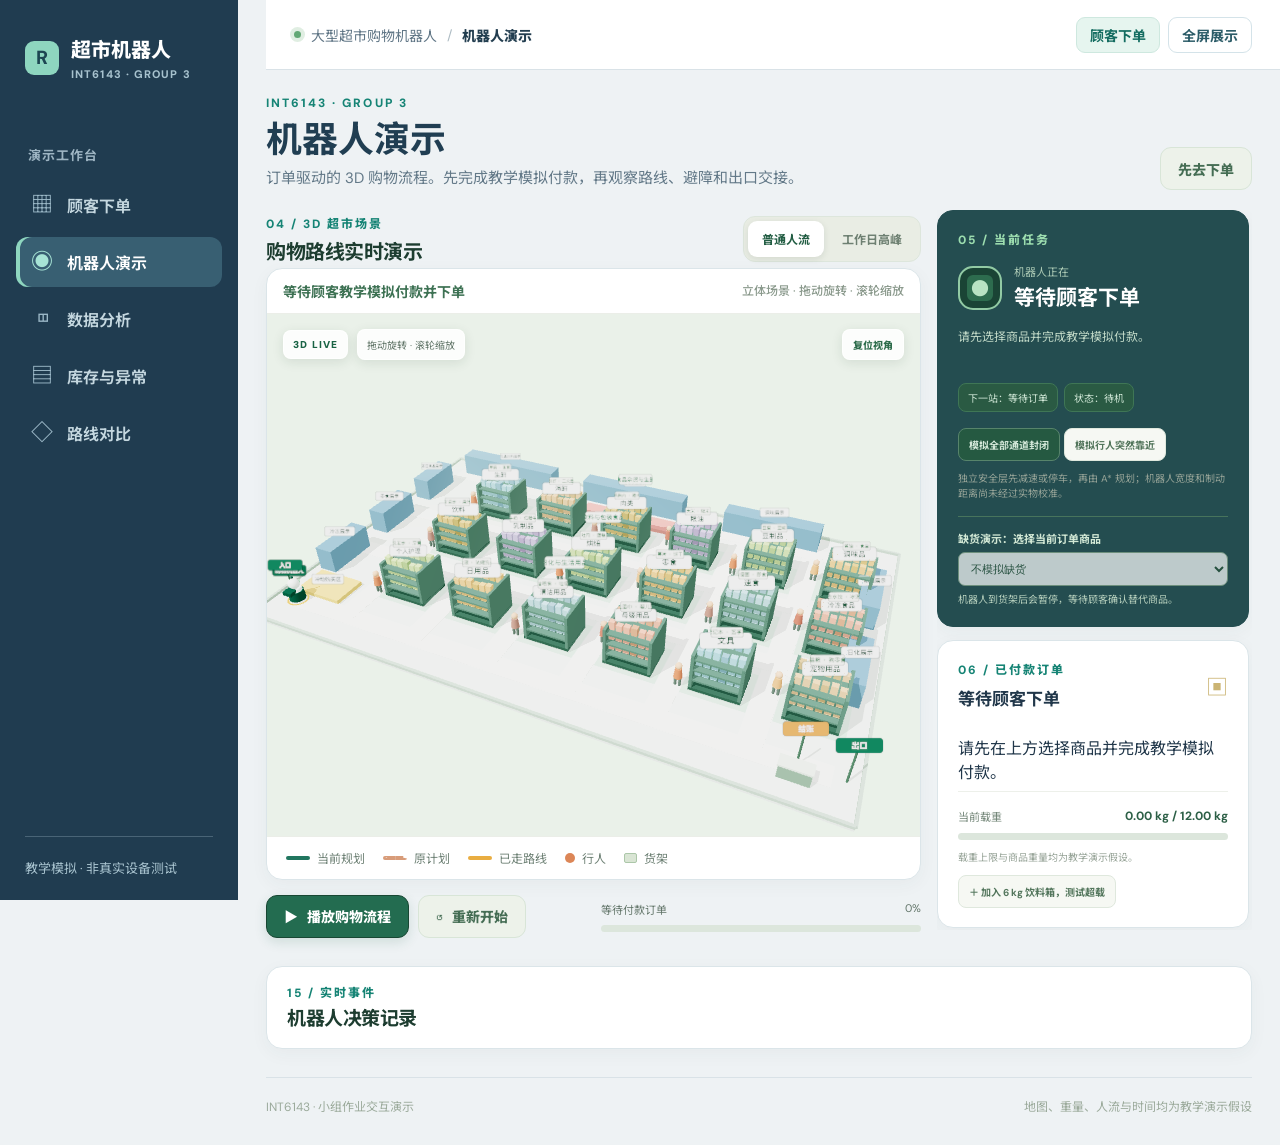
==== commit 83ddf938: "Organize demo into focused navigation views" ====
--- a/index.html
+++ b/index.html
@@ -13,17 +13,31 @@
     <meta name="description" content="INT6143 超市购物机器人完整流程交互演示：识别、预测、路径规划、避让、取货与结账。" />
     <title>超市机器人购物流程 · INT6143</title>
     <link rel="stylesheet" href="./style.css" />
+    <link rel="stylesheet" href="./ui.css" />
     <script type="importmap">{"imports":{"three":"./vendor/three.module.js","three/addons/controls/OrbitControls.js":"./vendor/OrbitControls.js"}}</script>
+    <script defer src="./layout.js"></script>
     <script type="module" src="./app.js"></script>
   </head>
   <body>
     <div class="app-shell">
+      <aside class="app-navigation" aria-label="演示导航">
+        <div class="navigation-brand"><span class="brand-mark" aria-hidden="true">R</span><span>超市机器人<small>INT6143 · GROUP 3</small></span></div>
+        <p class="navigation-label">演示工作台</p>
+        <nav class="view-navigation" aria-label="主要页面">
+          <button type="button" data-view="order"><span aria-hidden="true">▦</span>顾客下单</button>
+          <button type="button" data-view="robot"><span aria-hidden="true">◉</span>机器人演示</button>
+          <button type="button" data-view="data"><span aria-hidden="true">◫</span>数据分析</button>
+          <button type="button" data-view="operations"><span aria-hidden="true">▤</span>库存与异常</button>
+          <button type="button" data-view="comparison"><span aria-hidden="true">◇</span>路线对比</button>
+        </nav>
+        <div class="navigation-foot">教学模拟 · 非真实设备测试</div>
+      </aside>
       <header class="masthead">
-        <div class="brand"><span class="brand-mark" aria-hidden="true">R</span><span>INT6143 <span class="brand-light">/ 交互演示</span></span></div>
-        <div class="masthead-right"><span class="status-dot"></span>教学模拟 · 非真实设备测试</div>
+        <div class="header-location"><span class="status-dot"></span><span>大型超市购物机器人</span><span class="header-divider">/</span><strong id="activeViewTitle">机器人演示</strong></div>
+        <div class="masthead-right"><button id="headerOrderBtn" class="header-action" type="button">顾客下单</button><button id="fullscreenBtn" class="header-action" type="button">全屏展示</button></div>
       </header>
 
-      <main>
+      <main id="appMain">
         <section class="intro" aria-labelledby="page-title">
           <div>
             <p class="eyebrow">SMART SUPERMARKET · INTERACTIVE DEMO</p>
--- a/ui.css
+++ b/ui.css
@@ -0,0 +1,107 @@
+/* 五个任务页面共用原有功能节点。 */
+[hidden]{display:none!important}
+body{background:#eef2f4;color:#21374a}
+.app-shell{max-width:none;min-height:100vh;margin:0;padding:0 28px 0 0;display:grid;grid-template-columns:238px minmax(0,1fr);grid-template-rows:70px minmax(0,1fr) auto;column-gap:28px}
+.app-navigation{grid-column:1;grid-row:1/4;position:sticky;top:0;height:100vh;background:#203c50;color:#fff;padding:30px 16px 22px;display:flex;flex-direction:column;z-index:10}
+.navigation-brand{display:flex;align-items:center;gap:12px;padding:4px 9px 32px;font-size:20px;font-weight:800;white-space:nowrap}
+.navigation-brand .brand-mark{background:#8ed6bf;color:#1d4652;transform:none;flex:0 0 34px;width:34px;height:34px}
+.navigation-brand small{display:block;margin-top:4px;color:#a7c2ce;font-size:11px;letter-spacing:.1em}
+.navigation-label{margin:32px 12px 16px;color:#9db4c2;font-size:13px;font-weight:700;letter-spacing:.08em}
+.view-navigation{display:grid;gap:7px}
+.view-navigation button{width:100%;display:flex;align-items:center;gap:13px;text-align:left;border:0;border-radius:12px;background:transparent;color:#c4d7df;padding:13px 14px;font-size:16px;font-weight:650}
+.view-navigation button>span{font-size:22px;line-height:1;width:24px;text-align:center;color:#9ab7c6}
+.view-navigation button:hover{background:#2c5165;color:#fff}
+.view-navigation button.is-active{background:#385f72;color:#fff;box-shadow:inset 4px 0 0 #8ed6bf}
+.view-navigation button.is-active>span{color:#a7e4d5}
+.navigation-foot{margin:auto 9px 0;padding-top:22px;border-top:1px solid #496476;color:#a7c2ce;font-size:13px;line-height:1.5}
+.masthead{grid-column:2;grid-row:1;height:70px;border-bottom:1px solid #d9e2e7;background:#fff;margin-right:-28px;padding:0 28px;position:sticky;top:0;z-index:9}
+.header-location{display:flex;align-items:center;gap:10px;min-width:0;font-size:14px;color:#5f7585;white-space:nowrap}
+.header-location strong{color:#233e50;font-weight:800}
+.header-divider{color:#aebcc4}
+.masthead-right{gap:8px}
+.header-action{border:1px solid #d4e3e9;background:#fff;color:#2c5c68;border-radius:9px;min-height:36px;padding:0 13px;font-size:14px;font-weight:700}
+.header-action:hover{background:#e9f4f2}
+#headerOrderBtn{background:#e6f5ef;border-color:#cee8df;color:#146d61}
+main{grid-column:2;grid-row:2;min-width:0;padding:20px 0 28px}
+.view-panel{min-width:0;max-width:1700px;margin:auto}
+.view-heading{display:flex;align-items:end;justify-content:space-between;gap:20px;margin:5px 0 20px}
+.view-heading h1{margin:7px 0 5px;font-size:clamp(27px,2.8vw,38px);line-height:1.2;color:#203e52}
+.view-heading p:last-child{margin:0;color:#637988;font-size:15px;line-height:1.6}
+.view-heading .secondary-btn{flex:none}
+.section-kicker{font-size:12px;color:#168475}
+.intro{padding:8px 0 22px}
+.intro h1{font-size:clamp(30px,3vw,44px);color:#203e52}
+.intro h1 span{color:#188a75}
+.intro-copy{font-size:15px;margin-top:10px}
+.intro-note{background:#e2f1ed;border-color:#c7e3db;color:#246e65}
+.order-section{margin-bottom:0}
+.workspace{grid-template-columns:minmax(0,1fr) minmax(290px,315px);gap:16px;align-items:start}
+.workspace .panel-head{min-height:58px;align-items:center}
+.workspace .panel-head h2{font-size:20px}
+.map-card,.side-card,.info-card,.event-section{background:#fff;border:1px solid #dbe5e9;border-radius:16px;box-shadow:0 5px 18px #233f4f0b}
+.map-topline{font-size:14px;padding:12px 16px}
+.map-scale{font-size:12px}
+.scene-3d{height:min(58vh,620px);min-height:440px}
+.sidebar{padding-top:0;max-height:calc(100vh - 180px);min-height:590px;overflow-y:auto;overscroll-behavior:contain;padding-right:3px}
+.sidebar .current-card{background:#244d50;border-color:#244d50}
+.sidebar .side-card{flex:none}
+.control-bar{min-height:72px}
+.primary-btn,.secondary-btn{font-size:14px}
+.map-legend{font-size:12px}
+.event-section{margin-top:14px;margin-bottom:0;padding:16px 20px;grid-template-columns:190px 1fr}
+.event-section h2{font-size:19px;margin:6px 0 0}
+.event-log{max-height:122px;overflow:auto}
+.event-log li{font-size:12px}
+#view-data>.info-card,#view-operations>.info-card,#view-comparison>.info-card{margin-top:16px}
+#view-data>.explanation-card{margin-top:16px}
+#view-operations>.inventory-panel{margin-bottom:16px}
+#view-comparison>.comparison-card{margin-top:0}
+#view-comparison .comparison-card table{font-size:14px}
+#view-comparison .comparison-card th,#view-comparison .comparison-card td{padding:14px}
+#view-data .analytics-grid{margin-bottom:0}
+footer{grid-column:2;grid-row:3;margin:0;border-color:#d9e2e7;font-size:12px}
+@media(max-width:1100px){
+  .app-shell{grid-template-columns:204px minmax(0,1fr);column-gap:20px;padding-right:20px}
+  .app-navigation{padding-inline:12px}
+  .navigation-brand{font-size:17px}
+  .masthead{margin-right:-20px;padding:0 20px}
+  .workspace{grid-template-columns:minmax(0,1fr)}
+  .sidebar{display:grid;grid-template-columns:repeat(2,minmax(0,1fr));max-height:none;min-height:0;overflow:visible}
+  .timeline-card{grid-column:1/-1}
+  .scene-3d{height:500px;min-height:0}
+}
+@media(max-width:760px){
+  .app-shell{display:block;padding:0 0 78px}
+  .app-navigation{position:fixed;top:auto;bottom:0;left:0;right:0;height:72px;padding:0;background:#203c50;box-shadow:0 -4px 18px #112d3a30}
+  .navigation-brand,.navigation-label,.navigation-foot{display:none}
+  .view-navigation{height:100%;display:grid;grid-template-columns:repeat(5,minmax(0,1fr));gap:0}
+  .view-navigation button{display:flex;flex-direction:column;justify-content:center;gap:2px;text-align:center;align-items:center;border-radius:0;padding:5px 1px;font-size:12px;white-space:nowrap}
+  .view-navigation button>span{width:auto;font-size:22px}
+  .view-navigation button.is-active{box-shadow:inset 0 4px 0 #8ed6bf}
+  .masthead{height:58px;margin:0;padding:0 14px}
+  .header-location{font-size:12px;gap:6px}
+  .header-location>span:nth-child(2){display:none}
+  .masthead-right{gap:5px}
+  .header-action{font-size:12px;padding:0 8px;min-height:32px}
+  main{padding:14px 13px 20px}
+  .view-heading{align-items:start;margin:2px 0 15px;gap:8px}
+  .view-heading h1{font-size:26px}
+  .view-heading p:last-child{font-size:13px}
+  .view-heading .secondary-btn{height:34px;padding:0 8px;font-size:12px}
+  .intro{padding:4px 0 18px}
+  .intro h1{font-size:30px}
+  .workspace .panel-head{align-items:start}
+  .scene-3d{height:440px;min-height:0}
+  .sidebar{display:flex;max-height:none}
+  .event-section{grid-template-columns:1fr}
+  .event-log{max-height:180px}
+  .analytics-grid{grid-template-columns:1fr}
+  footer{display:none}
+}
+@media(max-width:430px){
+  .view-navigation button{font-size:11px}
+  .scene-3d{height:410px}
+  .map-topline{font-size:12px}
+  .map-scale{display:none}
+  .map-legend{font-size:10px}
+}
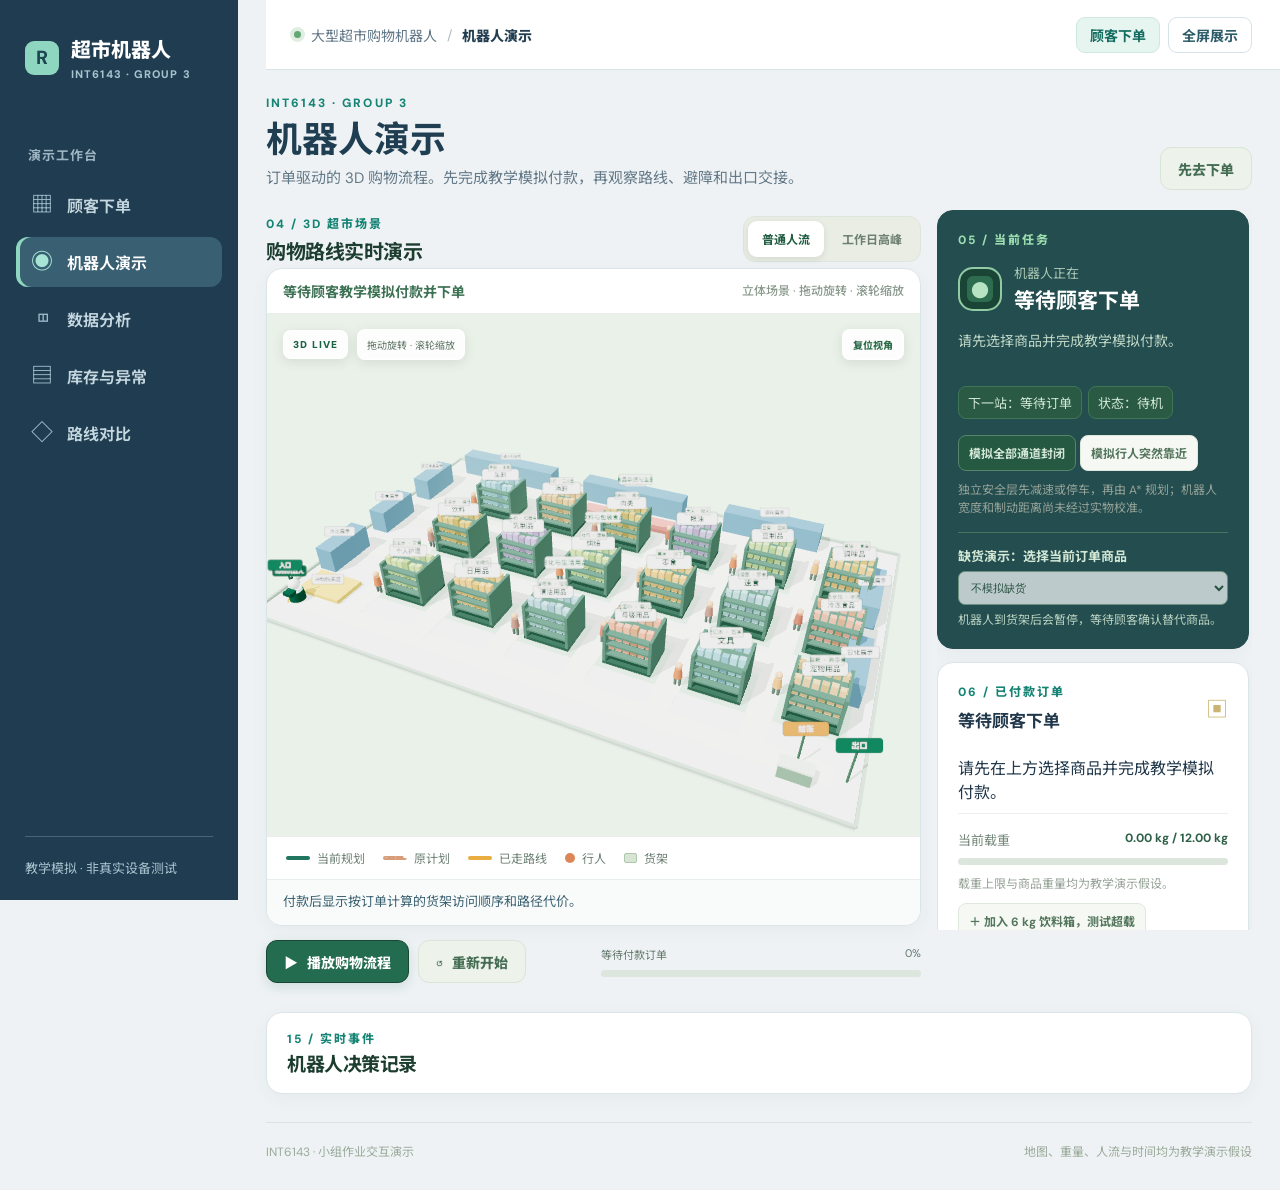
==== commit 7ea98496: "Optimize all shelf visit orders before A-star routing" ====
--- a/index.html
+++ b/index.html
@@ -98,6 +98,7 @@
                 <span><i class="legend-dot person"></i>行人</span>
                 <span><i class="legend-square"></i>货架</span>
               </div>
+              <p id="routeReason" class="route-reason">付款后显示按订单计算的货架访问顺序和路径代价。</p>
             </div>
 
             <div class="control-bar">
@@ -144,7 +145,7 @@
             <div class="logic-steps">
               <div><span class="logic-number">01</span><h3>识别与分类</h3><p>把前方目标分为行人、购物车或固定货架；商品按货架定位后核对。</p></div>
               <div><span class="logic-number">02</span><h3>人流预测</h3><p>以时段和货架人数教学样本计算拥堵程度及通行时间；未训练真实预测模型。</p></div>
-              <div><span class="logic-number">03</span><h3>路径规划</h3><p>A* 综合距离、预计延误和安全风险选路；货架始终不可通行。</p></div>
+              <div><span class="logic-number">03</span><h3>路径规划</h3><p>动态规划选择货架访问顺序；每段 A* 综合距离、预计延误和安全风险选路，货架不可通行。</p></div>
               <div><span class="logic-number">04</span><h3>实时避让</h3><p>遇到行人先减速或停车；通道拥堵时改道，无安全路线时等待。</p></div>
             </div>
             <p class="concept-note">购物篮关联分析、商品分区、客流分析和障碍物分类属于数据挖掘相关部分；本网页用教学样本和模拟分类事件说明逻辑，未训练真实模型。A* 使用这些结果规划路线；3D 动画不是机器人实验。</p>
--- a/ui.css
+++ b/ui.css
@@ -45,9 +45,14 @@
 .sidebar{padding-top:0;max-height:calc(100vh - 180px);min-height:590px;overflow-y:auto;overscroll-behavior:contain;padding-right:3px}
 .sidebar .current-card{background:#244d50;border-color:#244d50}
 .sidebar .side-card{flex:none}
+.sidebar .small-label,.sidebar .status-pills span,.sidebar .stockout-control label,.sidebar .load-label{font-size:13px}
+.sidebar .current-detail,.sidebar .item-name{font-size:14px}
+.sidebar .side-test-btn,.sidebar .stockout-control p,.sidebar .assumption{font-size:12px}
+.sidebar .shopping-list li{line-height:1.5}
 .control-bar{min-height:72px}
 .primary-btn,.secondary-btn{font-size:14px}
 .map-legend{font-size:12px}
+.route-reason{margin:0;padding:12px 16px;border-top:1px solid #e8eef0;color:#3b6171;background:#f8fbfa;font-size:13px;line-height:1.6}
 .event-section{margin-top:14px;margin-bottom:0;padding:16px 20px;grid-template-columns:190px 1fr}
 .event-section h2{font-size:19px;margin:6px 0 0}
 .event-log{max-height:122px;overflow:auto}
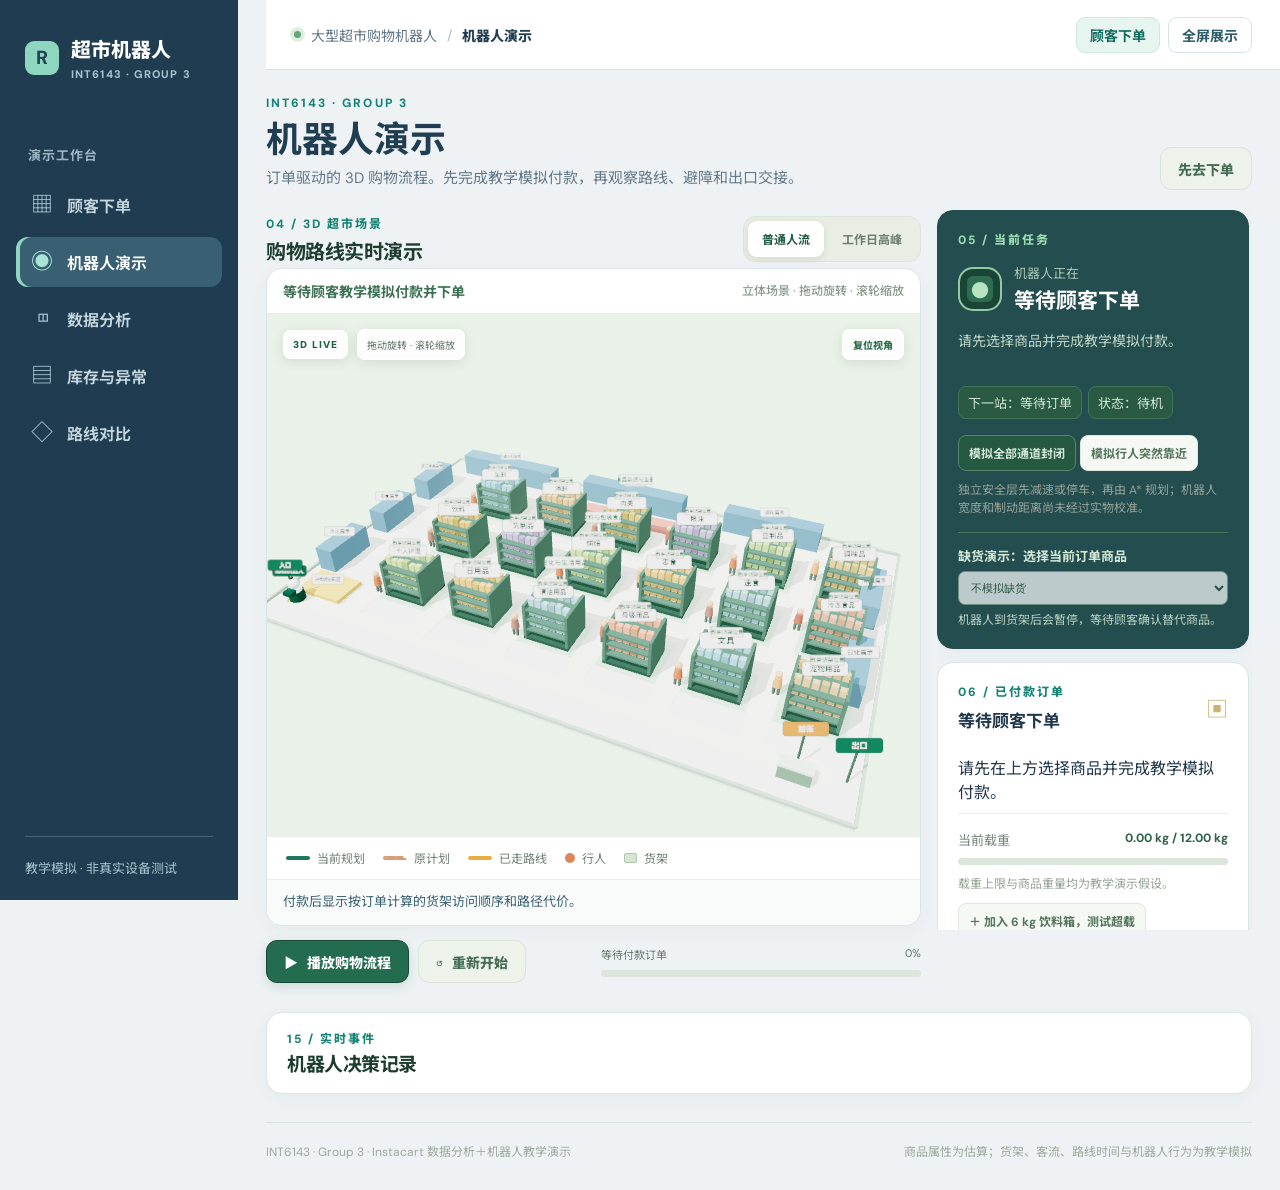
==== commit 48f88cf7: "Add Instacart data mining and order-driven catalog" ====
--- a/index.html
+++ b/index.html
@@ -10,10 +10,11 @@
     </script>
     <meta name="viewport" content="width=device-width, initial-scale=1" />
     <meta name="theme-color" content="#f5f4ee" />
-    <meta name="description" content="INT6143 超市购物机器人完整流程交互演示：识别、预测、路径规划、避让、取货与结账。" />
-    <title>超市机器人购物流程 · INT6143</title>
+    <meta name="description" content="INT6143 Group 3：真实 Instacart 订单数据分析与超市购物机器人教学演示。" />
+    <title>INT6143 Smart Supermarket Robot · Data Mining & Intelligent Navigation System</title>
     <link rel="stylesheet" href="./style.css" />
     <link rel="stylesheet" href="./ui.css" />
+    <link rel="icon" href="./favicon.svg" type="image/svg+xml" />
     <script type="importmap">{"imports":{"three":"./vendor/three.module.js","three/addons/controls/OrbitControls.js":"./vendor/OrbitControls.js"}}</script>
     <script defer src="./layout.js"></script>
     <script type="module" src="./app.js"></script>
@@ -48,15 +49,16 @@
         </section>
 
         <section class="order-section" aria-labelledby="order-title">
-          <div class="order-head"><div><p class="section-kicker">01 / 顾客下单</p><h2 id="order-title">选择商品，模拟付款</h2><p>商品、价格、重量、库存和客流均为教学演示假设；不收集银行卡资料。</p></div><button id="demoOrderBtn" class="secondary-btn" type="button">装入课堂示例订单</button></div>
-          <div class="order-grid"><div class="order-panel"><div class="catalog-filters"><label>搜索商品<input id="productSearch" type="search" placeholder="例如：苹果、牛奶、大米" /></label><label>商品大类<select id="categoryFilter"></select></label><label>细分类<select id="subcategoryFilter"></select></label></div><div id="catalogue" class="catalogue"></div></div>
-          <div class="order-panel cart-panel"><h3>顾客购物车</h3><div id="cartList"></div><div id="cartSummary" class="cart-summary"></div><p id="minimumNotice" class="order-message" role="status"></p><p id="orderMessage" class="order-message" role="status">尚未提交订单。机器人等待顾客完成教学模拟付款。</p><button id="submitOrderBtn" type="button" class="primary-btn order-submit">教学模拟付款并提交订单</button><p class="assumption">机器人起购金额 ¥30.00（教学演示假设）；此按钮不发起真实交易。</p><div class="recommend-box"><h3>关联商品推荐</h3><div id="recommendations"></div></div></div></div>
+          <div class="order-head"><div><p class="section-kicker">01 / 顾客下单</p><h2 id="order-title">选择真实商品，模拟付款</h2><p>商品名称与类别来自 Instacart；价格、重量和热量是估算值，库存、货架坐标、人民币换算与客流为教学演示假设。不收集银行卡资料。</p></div><button id="demoOrderBtn" class="secondary-btn" type="button">装入真实商品示例订单</button></div>
+          <div class="order-grid"><div class="order-panel"><div class="catalog-filters"><label>搜索英文商品名<input id="productSearch" type="search" placeholder="例如：milk、banana、bread" /></label><label>商品 department<select id="categoryFilter"></select></label><label>商品 aisle<select id="subcategoryFilter"></select></label></div><div id="catalogue" class="catalogue"></div><p class="assumption">每次只读取匹配部门的数据，列表最多显示 36 件；输入英文原名或关键词搜索。</p></div>
+          <div class="order-panel cart-panel"><h3>顾客购物车</h3><div id="cartList"></div><div id="cartSummary" class="cart-summary"></div><p id="minimumNotice" class="order-message" role="status"></p><p id="orderMessage" class="order-message" role="status">尚未提交订单。机器人等待顾客完成教学模拟付款。</p><button id="submitOrderBtn" type="button" class="primary-btn order-submit">教学模拟付款并提交订单</button><p class="assumption">起购金额 ¥30、固定教学换算 1 USD＝¥7、12 kg 载重均为设计假设；这里不发起真实交易。</p><div class="recommend-box"><h3>真实购物篮关联商品推荐</h3><div id="recommendations"></div></div></div></div>
           <div class="queue-panel"><div><p class="section-kicker">订单队列 · 教学模拟</p><h3>机器人按提交顺序处理</h3><p>当前订单执行中仍可提交下一张订单；新购物车不会改动已付款订单。队列只在本次网页会话保留，刷新后清空。</p></div><ol id="orderQueue" aria-live="polite"></ol></div>
         </section>
 
         <section class="inventory-panel" aria-label="库存预警与人工补货"><div><p class="section-kicker">库存管理 · 教学模拟</p><h2>低于 10% 自动预警，员工确认补货</h2><p>每种商品货架容量假设为 20 件；库存 1 件是 5%，0 件提前提示缺货。系统发出提醒，员工点击后才更新库存。</p></div><div id="inventoryAlerts" class="inventory-alerts" aria-live="polite"></div></section>
 
-        <section class="analytics-grid" aria-label="教学数据分析"><div class="info-card"><p class="section-kicker">02 / 分时段客流</p><h2>哪个货架附近更拥挤？</h2><label class="time-select">选择工作日时段 <select id="timeSlot"></select></label><p id="crowdSummary" class="card-subcopy"></p><div id="crowdTable" class="crowd-table"></div><p class="assumption">热力颜色与人数由下方 18 货架教学样本计算，并同步显示在 3D 场景。不是实际客流预测。</p></div><div class="info-card"><p class="section-kicker">03 / 共购与陈列</p><h2>教学购物篮关联分析</h2><p id="miningMethod" class="card-subcopy"></p><div id="ruleTable" class="rule-table"></div><h3>相邻陈列建议</h3><div id="shelfSuggestions"></div></div></section>
+        <section id="researchDashboard" class="research-dashboard" aria-label="真实数据分析仪表盘"><p>正在读取真实数据分析结果…</p></section>
+        <section class="analytics-grid" aria-label="数据与教学模拟"><div class="info-card"><p class="section-kicker">02 / 分时段客流模拟</p><h2>哪个货架附近更拥挤？</h2><label class="time-select">选择工作日时段 <select id="timeSlot"></select></label><p id="crowdSummary" class="card-subcopy"></p><div id="crowdTable" class="crowd-table"></div><p class="assumption">热力颜色与人数由 18 个货架教学样本计算，同步显示在 3D 场景。Instacart 订单时段不能当作真实店内客流。</p></div><div class="info-card"><p class="section-kicker">03 / 共购与陈列</p><h2>真实购物篮关联分析</h2><p id="miningMethod" class="card-subcopy"></p><div id="ruleTable" class="rule-table"></div><h3>相邻陈列建议</h3><div id="shelfSuggestions"></div></div></section>
 
         <section class="workspace" aria-label="机器人购物演示">
           <div class="map-column">
@@ -144,11 +146,11 @@
             <p class="section-kicker">08 / 数据如何改变路线</p><h2>识别 → 预测 → 规划 → 避让</h2>
             <div class="logic-steps">
               <div><span class="logic-number">01</span><h3>识别与分类</h3><p>把前方目标分为行人、购物车或固定货架；商品按货架定位后核对。</p></div>
-              <div><span class="logic-number">02</span><h3>人流预测</h3><p>以时段和货架人数教学样本计算拥堵程度及通行时间；未训练真实预测模型。</p></div>
+              <div><span class="logic-number">02</span><h3>客流情景估计</h3><p>以时段和货架人数教学样本计算拥堵程度及通行时间；未训练真实预测模型。</p></div>
               <div><span class="logic-number">03</span><h3>路径规划</h3><p>动态规划选择货架访问顺序；每段 A* 综合距离、预计延误和安全风险选路，货架不可通行。</p></div>
               <div><span class="logic-number">04</span><h3>实时避让</h3><p>遇到行人先减速或停车；通道拥堵时改道，无安全路线时等待。</p></div>
             </div>
-            <p class="concept-note">购物篮关联分析、商品分区、客流分析和障碍物分类属于数据挖掘相关部分；本网页用教学样本和模拟分类事件说明逻辑，未训练真实模型。A* 使用这些结果规划路线；3D 动画不是机器人实验。</p>
+            <p class="concept-note">关联规则与 K-means 已用 Instacart 数据离线计算。客流、障碍物分类和通行时间仍是教学模拟，未训练真实传感器分类器或通行时间回归模型。A* 与 Held-Karp 使用订单及模拟环境规划路线；3D 动画不是实物实验。</p>
           </div>
           <div class="info-card comparison-card">
             <p class="section-kicker">09 / 改道指标对比</p><h2>原路线与新路线</h2>
@@ -159,17 +161,17 @@
         </section>
 
         <section class="expert-grid" aria-label="专业验证与运营边界">
-          <div class="info-card"><p class="section-kicker">10 / 可复核的路线对照</p><h2>同一订单，逐项加入信息</h2><p>固定当前订单、时段与人流，比较“仅距离”“距离＋通行时间”“距离＋时间＋风险”三种 A* 成本。仅距离是研究基线，可能不安全，机器人不会按它执行。</p><button id="benchmarkBtn" type="button" class="secondary-btn">计算当前订单对照</button><div id="benchmarkResult" class="expert-result" role="status">请先模拟付款，再点击计算。</div><p class="assumption">另外枚举四个工作日时段 × 两种人流，共 8 个固定教学场景；这不是随机重复实验。关联规则与 K-means 尚无真实训练数据，不能宣称消融效果。</p></div>
+          <div class="info-card"><p class="section-kicker">10 / 可复核的路线对照</p><h2>同一订单，逐项加入信息</h2><p>固定当前订单、时段与人流，比较“仅距离”“距离＋通行时间”“距离＋时间＋风险”三种 A* 成本。仅距离是研究基线，可能不安全，机器人不会按它执行。</p><button id="benchmarkBtn" type="button" class="secondary-btn">计算当前订单对照</button><div id="benchmarkResult" class="expert-result" role="status">请先模拟付款，再点击计算。</div><p class="assumption">另外枚举四个工作日时段 × 两种人流，共 8 个固定教学场景；这不是随机重复实验。规则与聚类已由 Instacart 数据计算，但本对照只比较路径成本，没有做推荐或聚类的消融实验。</p></div>
           <div class="info-card"><p class="section-kicker">11 / 数据质量与漂移</p><h2>先检查样本，再谈预测</h2><p id="dataAudit" class="expert-result"></p><p id="driftAudit" class="expert-result"></p><p class="assumption">以 09:00 为教学基线；单个货架人数相差至少 3 人时提示重新采样。缺少真实通行时间、传感器标注与跨周测试集，因此没有训练回归或分类模型。</p></div>
           <div class="info-card"><p class="section-kicker">12 / 实物取货可行性</p><h2>商品能否由机器人取走？</h2><div id="pickupFeasibility" class="expert-result"></div><p>重箱、海鲜、肉类及冷冻商品在本演示中需要员工核对并协助取货；冷链商品须保持温控。网页没有抓手、条码枪或制冷设备，不能证明自主抓取能力。</p></div>
           <div class="info-card"><p class="section-kicker">13 / 故障演练</p><h2>意外发生时安全停车</h2><label class="time-select">选择教学故障 <select id="faultSelect"><option value="sensor">传感器暂时失效</option><option value="localization">定位丢失</option><option value="network">订单网络中断</option><option value="battery">电量不足</option><option value="wrongItem">商品核对不一致</option></select></label><div class="expert-actions"><button id="injectFaultBtn" type="button" class="secondary-btn">注入故障</button><button id="clearFaultBtn" type="button" class="secondary-btn">人工排查后恢复</button></div><p id="faultState" class="expert-result" role="status">当前无故障。</p><p>故障期间停止移动；人工排查并确认后才恢复。出口无人取货由现有交接步骤继续等待。</p></div>
-          <div class="info-card"><p class="section-kicker">14 / 推荐效果待验证</p><h2>共购关联不等于增购效果</h2><p>当前推荐来自 12 篮教学样本的共购比例。真实评估需在获得授权后，将顾客随机分成显示推荐与不显示推荐两组，比较加购、购买及退货率；同时检查冷链、食品与日化分隔。网页未开展顾客 A/B 实验，也没有真实销售提升数据。</p></div>
+          <div class="info-card"><p class="section-kicker">14 / 推荐效果待验证</p><h2>共购关联不等于增购效果</h2><p>当前推荐来自真实 Instacart train 购物篮的 Apriori 共购规则。实际效果仍需在获得授权后开展随机对照，比较加购、购买及退货率；同时检查冷链、食品与日化分隔。网页未开展顾客 A/B 实验，也没有真实销售提升数据。</p></div>
         </section>
 
         <section class="event-section" aria-labelledby="event-title"><div><p class="section-kicker">15 / 实时事件</p><h2 id="event-title">机器人决策记录</h2></div><ul id="eventLog" class="event-log" aria-live="polite"></ul></section>
       </main>
 
-      <footer><span>INT6143 · 小组作业交互演示</span><span>地图、重量、人流与时间均为教学演示假设</span></footer>
+      <footer><span>INT6143 · Group 3 · Instacart 数据分析＋机器人教学演示</span><span>商品属性为估算；货架、客流、路线时间与机器人行为为教学模拟</span></footer>
     </div>
   </body>
 </html>
--- a/ui.css
+++ b/ui.css
@@ -110,3 +110,38 @@
   .map-scale{display:none}
   .map-legend{font-size:10px}
 }
+/* Instacart 离线分析结果：与现有教学演示沿用同一套卡片视觉。 */
+.research-dashboard{display:grid;gap:20px}
+.research-hero{display:flex;justify-content:space-between;gap:20px;align-items:flex-start;background:#203e54;color:#fff;border-radius:22px;padding:28px}
+.research-hero h2{margin:4px 0 8px;font-size:clamp(24px,3vw,36px)}
+.research-hero p{max-width:800px;line-height:1.65}
+.research-hero .section-kicker{color:#85d2c5}
+.research-badge{white-space:nowrap;background:#2c5a65;border-radius:99px;padding:8px 14px;font-size:13px}
+.research-stats{display:grid;grid-template-columns:repeat(5,minmax(0,1fr));gap:12px}
+.research-stats>div{background:#fff;border:1px solid #dbe4e6;border-radius:16px;padding:18px;display:grid;gap:6px}
+.research-stats b{color:#183b50;font-size:clamp(19px,2vw,28px)}
+.research-stats span{color:#667b86;font-size:13px}
+.research-grid{display:grid;grid-template-columns:repeat(2,minmax(0,1fr));gap:18px}
+.research-dashboard .info-card{min-width:0}
+.research-bars{display:grid;gap:5px;margin:10px 0 18px}
+.research-bar{display:grid;grid-template-columns:74px 1fr 68px;gap:8px;align-items:center;font-size:11px}
+.research-bar div{height:7px;background:#e9f0f0;border-radius:99px;overflow:hidden}
+.research-bar i{display:block;height:100%;background:#20a49c;border-radius:99px}
+.research-bar b{text-align:right;font-size:11px}
+.research-controls{display:flex;gap:12px;flex-wrap:wrap;margin:12px 0}
+.research-controls label{display:grid;gap:4px;font-size:13px}
+.research-controls input{max-width:140px;border:1px solid #cbd9dc;border-radius:8px;padding:8px;background:#fff}
+.research-list{padding-left:22px;line-height:1.8;font-size:13px}
+.rule-network{display:grid;gap:6px;margin-top:15px}
+.rule-network div{display:flex;align-items:center;gap:8px;font-size:12px;border:1px solid #e0e8e8;border-radius:8px;padding:7px}
+.rule-network span{min-width:0;overflow:hidden;text-overflow:ellipsis;white-space:nowrap}
+.rule-network i{color:#168d88;font-style:normal;flex:none}
+.cluster-plot{position:relative;height:210px;border:1px solid #dce7e8;border-radius:12px;background:linear-gradient(90deg,transparent 49.8%,#e7eeee 50%,transparent 50.2%),linear-gradient(0deg,transparent 49.8%,#e7eeee 50%,transparent 50.2%);overflow:hidden;margin:15px 0}
+.cluster-plot i{position:absolute;width:5px;height:5px;border-radius:50%;opacity:.6}
+.cluster-card{display:grid;gap:4px;border-top:1px solid #e4ebeb;padding:10px 0;font-size:12px}
+.cluster-card small{font-size:12px;color:#657984}
+.quality-grid{display:grid;grid-template-columns:repeat(2,minmax(0,1fr));gap:14px}
+.quality-grid>div{border:1px solid #e1e9e9;border-radius:12px;padding:14px}
+.quality-grid p{margin:6px 0 0}
+@media(max-width:900px){.research-stats{grid-template-columns:repeat(3,minmax(0,1fr))}.research-grid{grid-template-columns:1fr}}
+@media(max-width:600px){.research-hero{display:block;padding:20px}.research-badge{display:inline-block;margin-top:10px}.research-stats{grid-template-columns:repeat(2,minmax(0,1fr))}.quality-grid{grid-template-columns:1fr}.research-bar{grid-template-columns:64px 1fr 55px}}
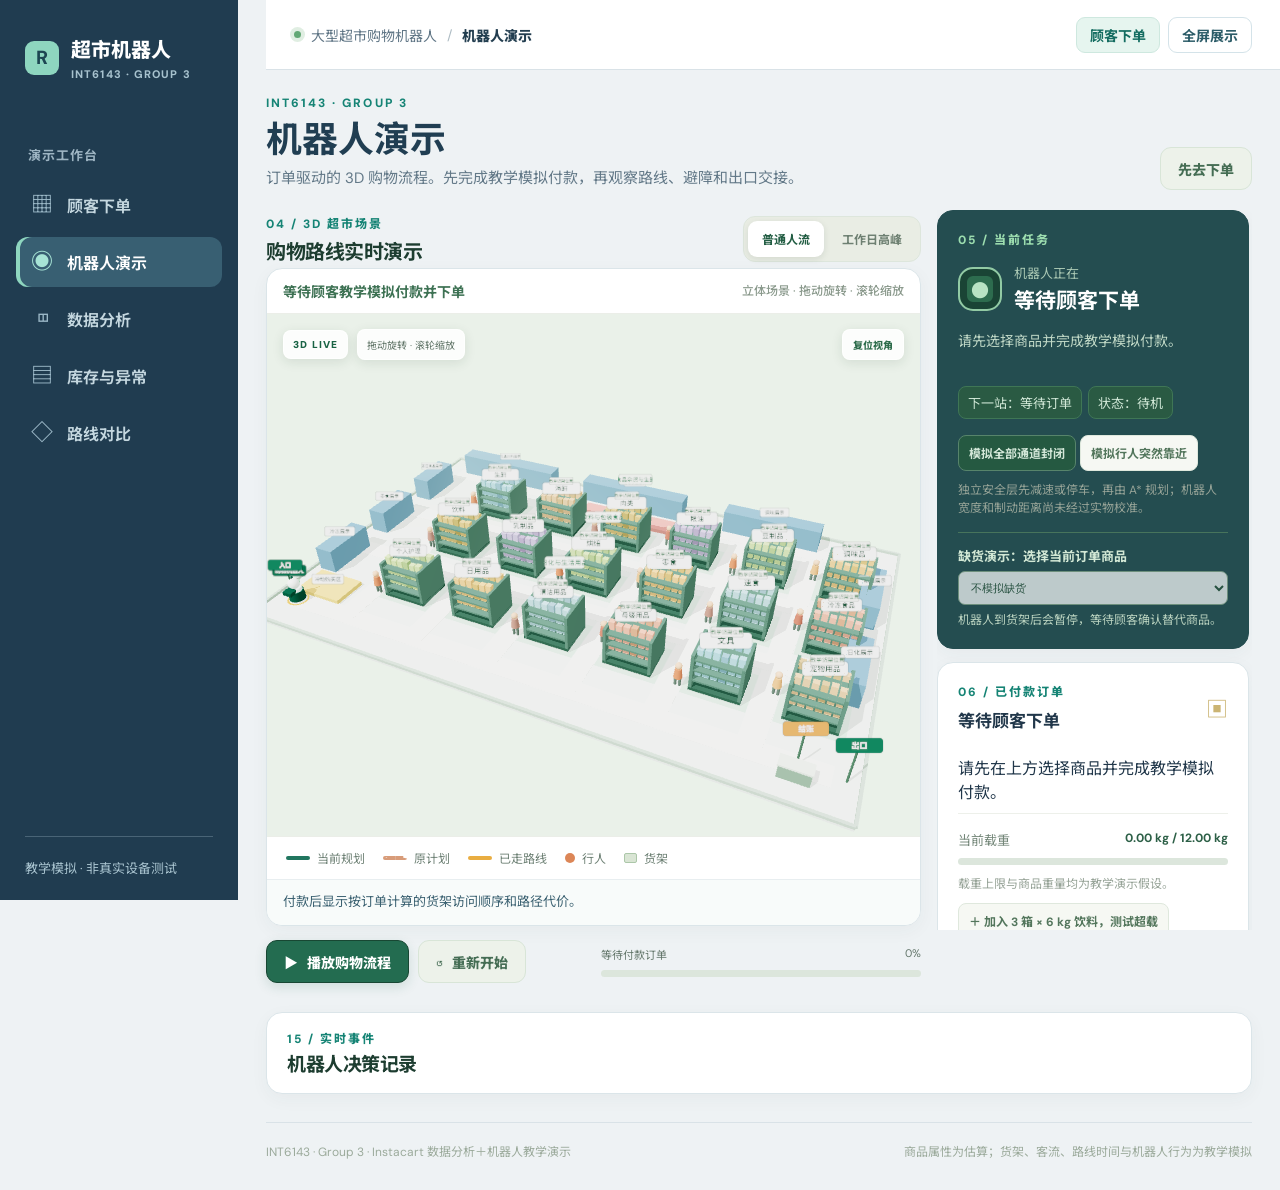
==== commit 58f63835: "Make overload demo exceed robot capacity" ====
--- a/index.html
+++ b/index.html
@@ -133,7 +133,7 @@
               <div class="load-label"><span>当前载重</span><strong id="loadText">0.0 / 12.0 kg</strong></div>
               <div class="load-track"><div id="loadFill"></div></div>
               <p class="assumption">载重上限与商品重量均为教学演示假设。</p>
-              <button id="overloadBtn" class="side-test-btn light" type="button" aria-pressed="false">＋ 加入 6 kg 饮料箱，测试超载</button>
+              <button id="overloadBtn" class="side-test-btn light" type="button" aria-pressed="false">＋ 加入 3 箱 × 6 kg 饮料，测试超载</button>
               <p id="capacityWarning" class="capacity-warning" hidden>订单超过 12 kg，机器人无法出发。可取消当前待执行订单并重新下单。</p>
             </div>
 
--- a/ui.css
+++ b/ui.css
@@ -133,6 +133,7 @@
 .research-controls input{max-width:140px;border:1px solid #cbd9dc;border-radius:8px;padding:8px;background:#fff}
 .research-list{padding-left:22px;line-height:1.8;font-size:13px}
 .rule-network{display:grid;gap:6px;margin-top:15px}
+.rule-network svg{display:block;width:100%;height:auto;background:#f7faf9;border:1px solid #dce8e8;border-radius:12px}
 .rule-network div{display:flex;align-items:center;gap:8px;font-size:12px;border:1px solid #e0e8e8;border-radius:8px;padding:7px}
 .rule-network span{min-width:0;overflow:hidden;text-overflow:ellipsis;white-space:nowrap}
 .rule-network i{color:#168d88;font-style:normal;flex:none}
@@ -143,5 +144,9 @@
 .quality-grid{display:grid;grid-template-columns:repeat(2,minmax(0,1fr));gap:14px}
 .quality-grid>div{border:1px solid #e1e9e9;border-radius:12px;padding:14px}
 .quality-grid p{margin:6px 0 0}
+.quality-steps{margin-top:16px;border-top:1px solid #dce7e8;padding-top:14px}
+.quality-steps summary{cursor:pointer;color:#166c71;font-weight:700}
+.quality-steps ol{line-height:1.7;padding-left:22px}
+.quality-steps li{margin:7px 0}
 @media(max-width:900px){.research-stats{grid-template-columns:repeat(3,minmax(0,1fr))}.research-grid{grid-template-columns:1fr}}
 @media(max-width:600px){.research-hero{display:block;padding:20px}.research-badge{display:inline-block;margin-top:10px}.research-stats{grid-template-columns:repeat(2,minmax(0,1fr))}.quality-grid{grid-template-columns:1fr}.research-bar{grid-template-columns:64px 1fr 55px}}
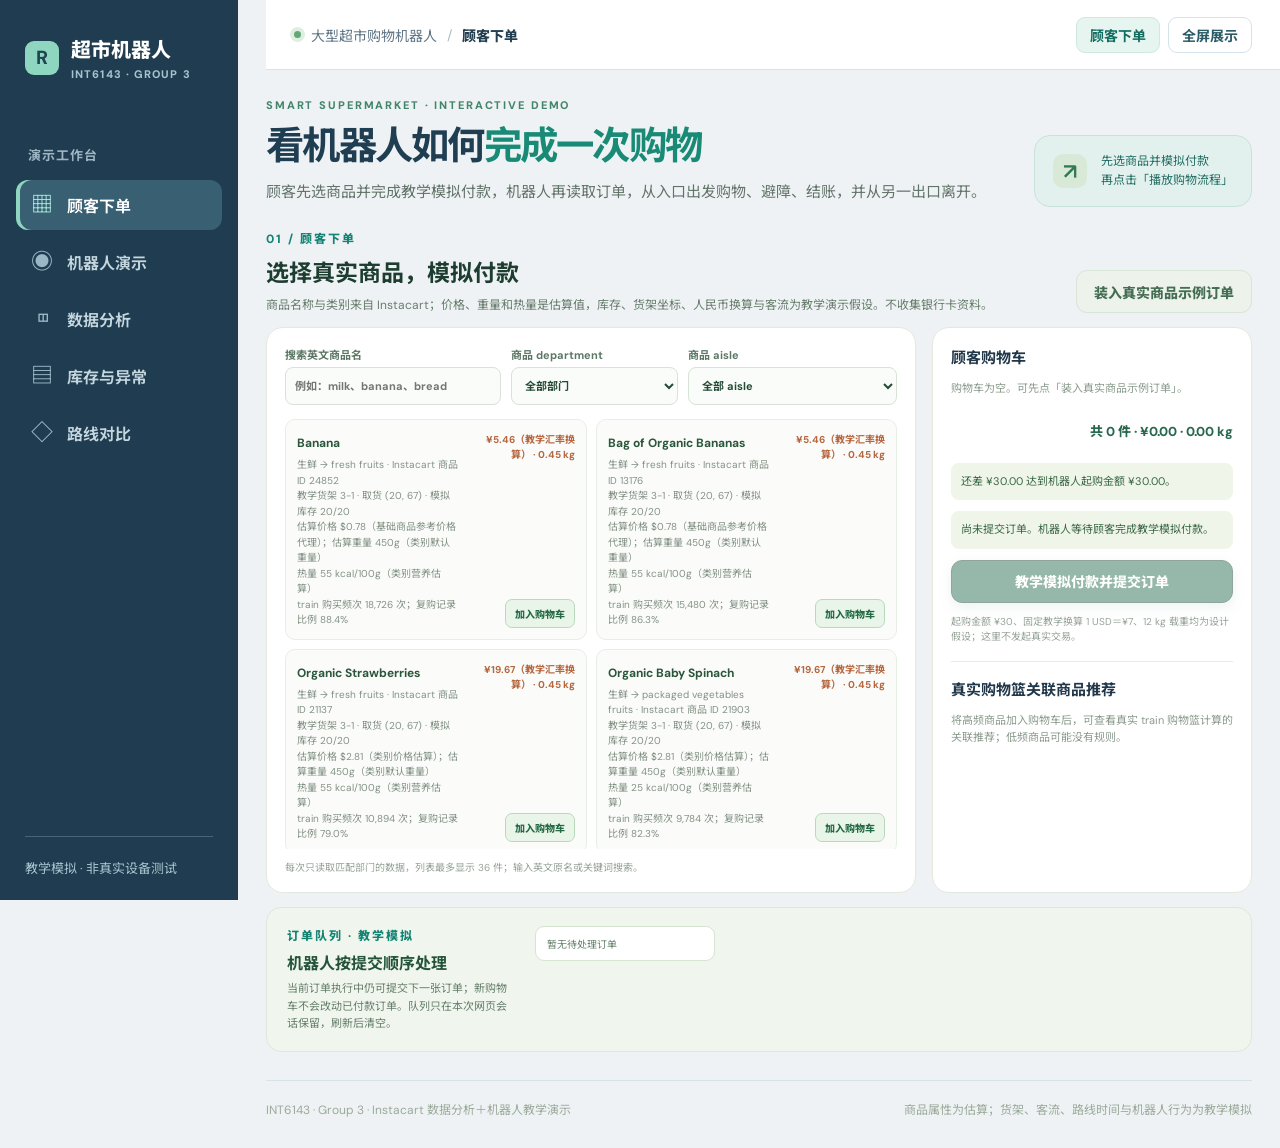
==== commit a91244c3: "Animate pedestrians and avoid dynamic obstacles safely" ====
--- a/index.html
+++ b/index.html
@@ -17,7 +17,7 @@
     <link rel="icon" href="./favicon.svg" type="image/svg+xml" />
     <script type="importmap">{"imports":{"three":"./vendor/three.module.js","three/addons/controls/OrbitControls.js":"./vendor/OrbitControls.js"}}</script>
     <script defer src="./layout.js"></script>
-    <script type="module" src="./app.js"></script>
+    <script type="module" src="./app.js?v=20261122-dynamic"></script>
   </head>
   <body>
     <div class="app-shell">
@@ -89,6 +89,7 @@
                   <g id="plannedRoute"></g>
                   <g id="traveledRoute"></g>
                   <g id="crowd"></g>
+                  <g id="movingPeople"></g>
                   <g id="destinations"></g>
                   <g id="robotLayer"></g>
                 </svg>
